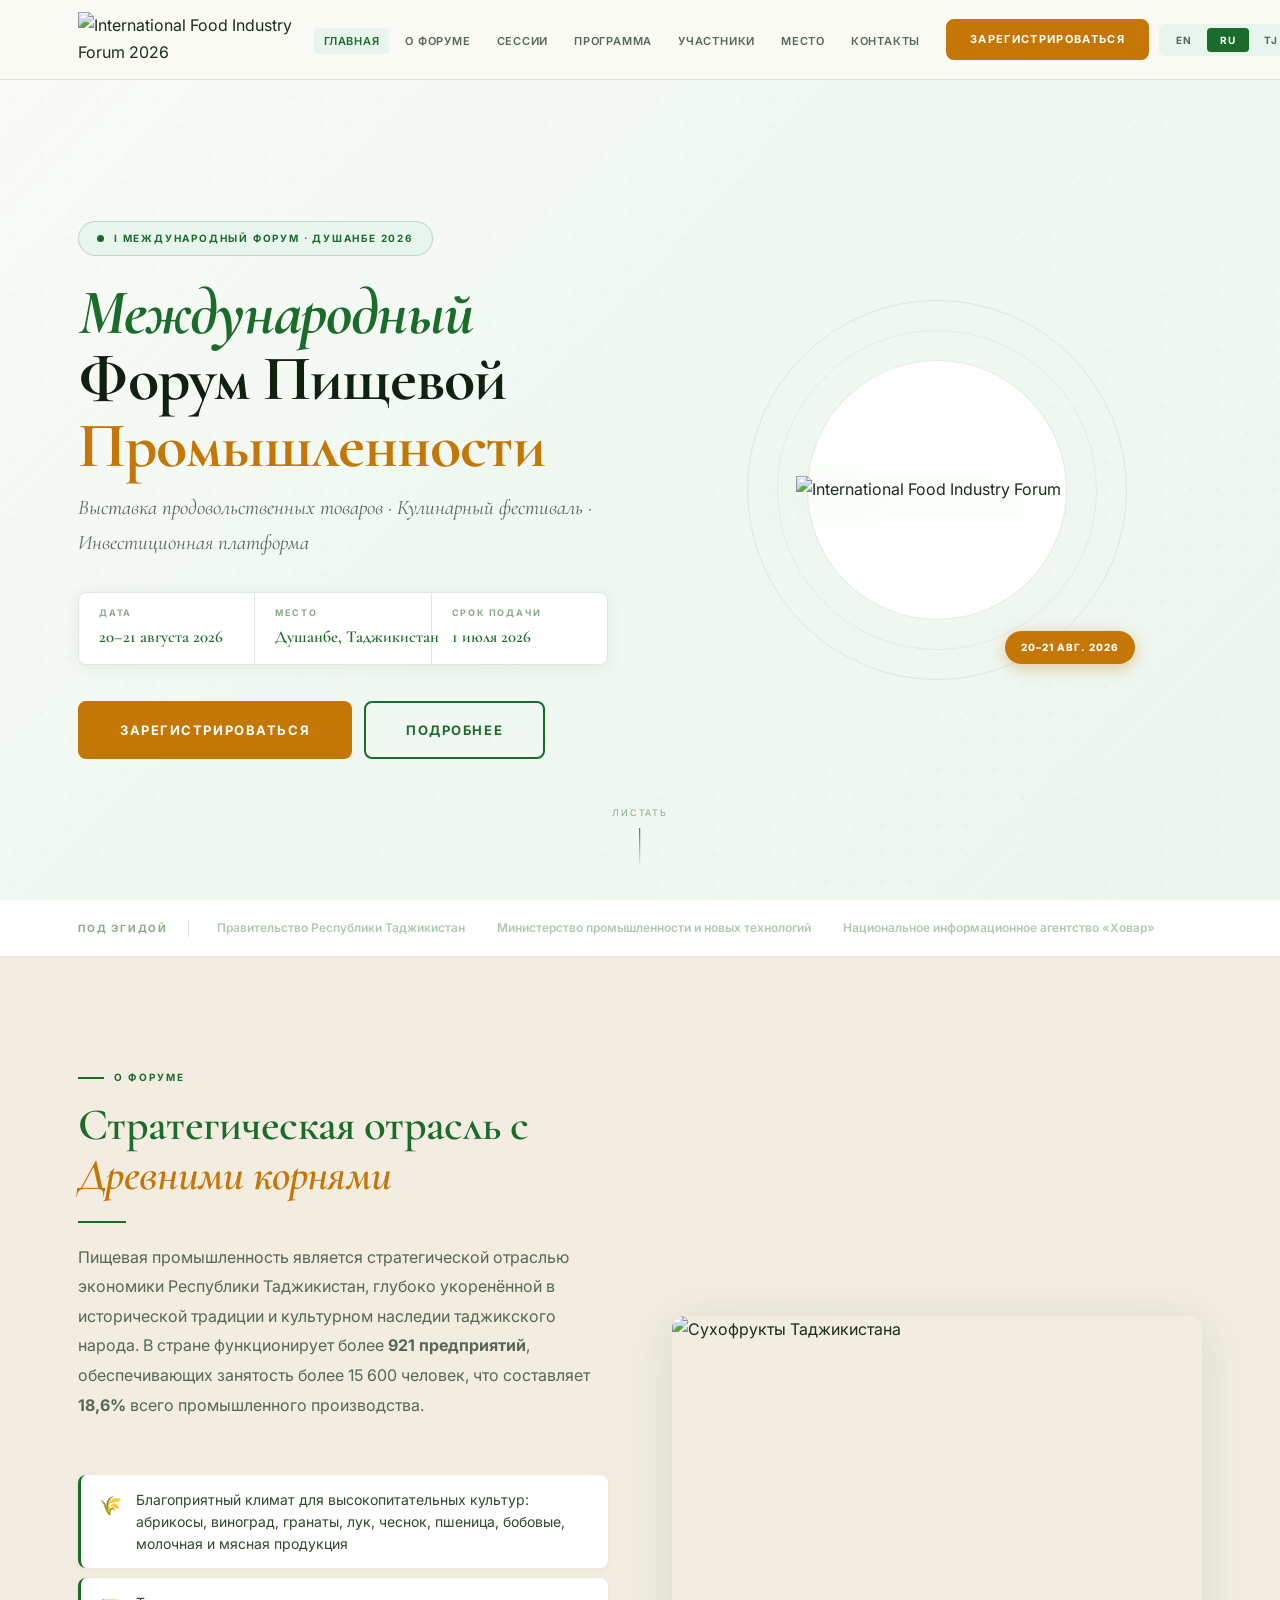
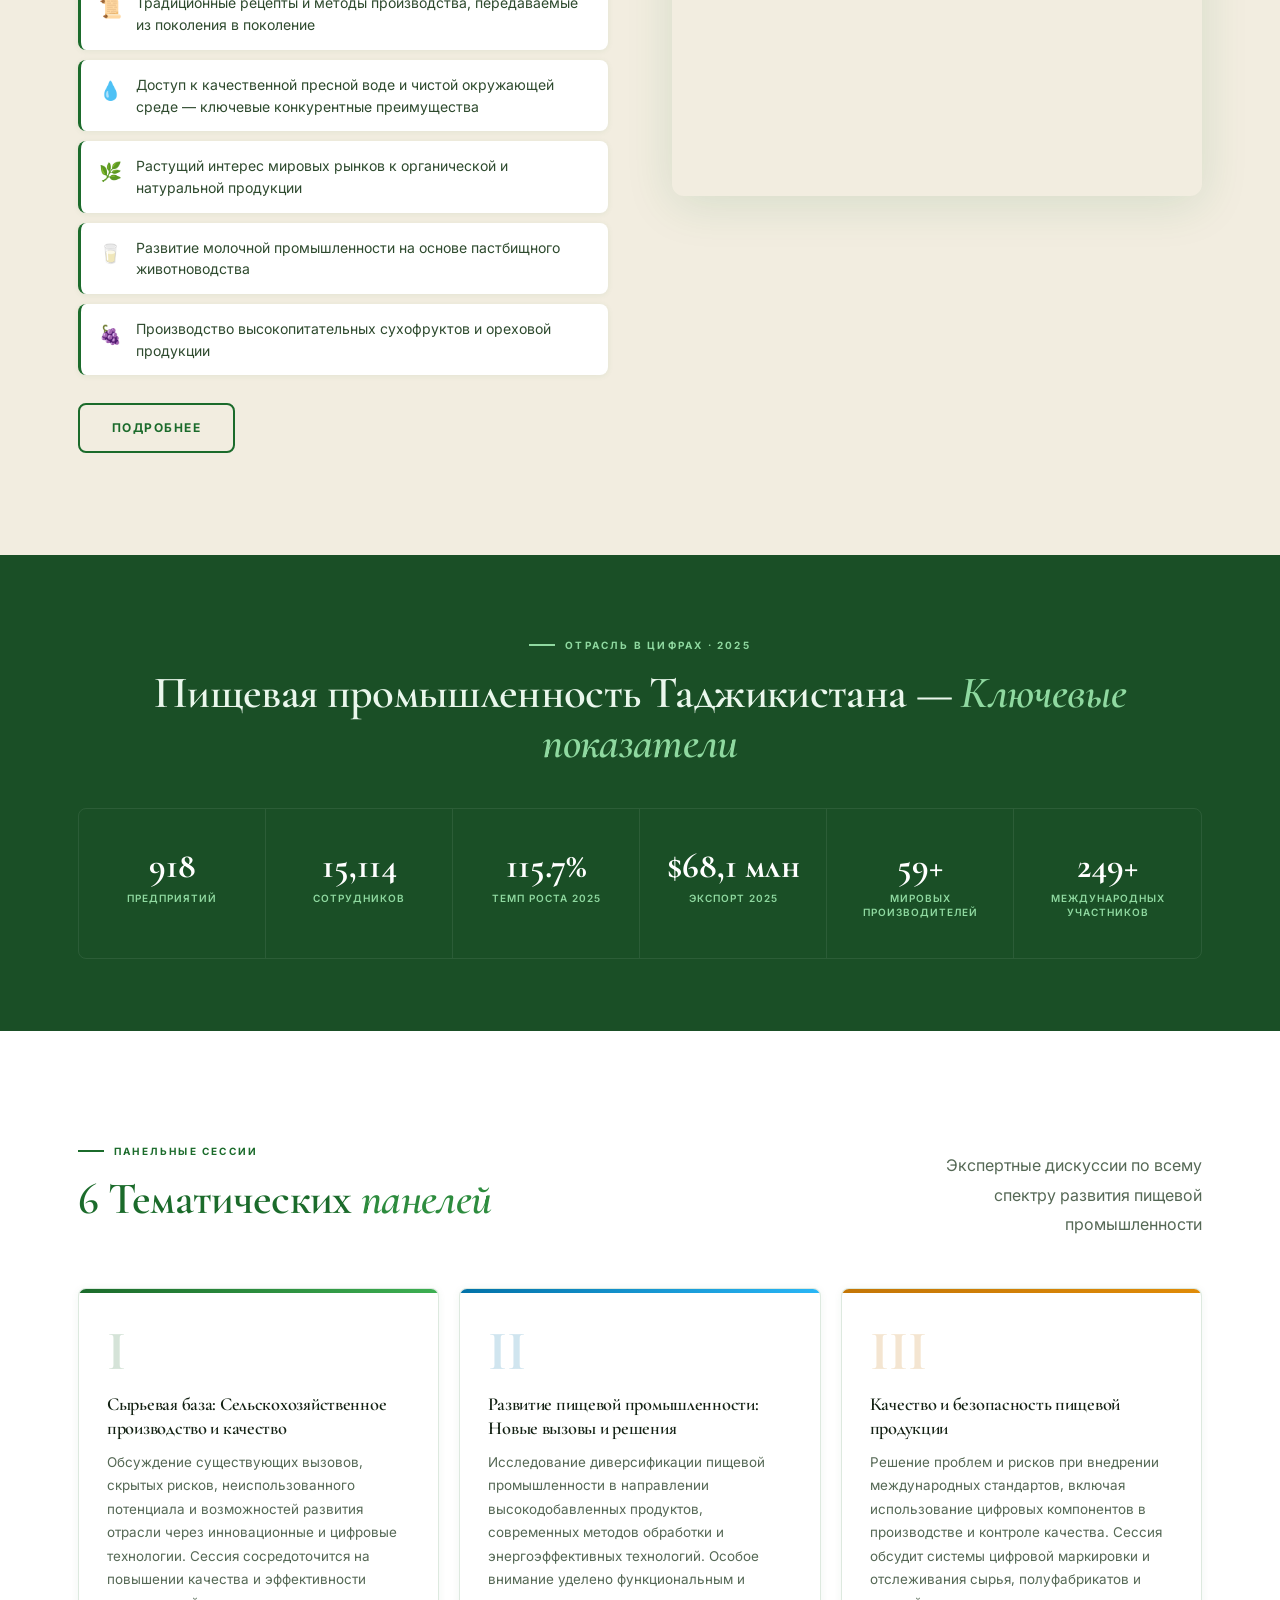
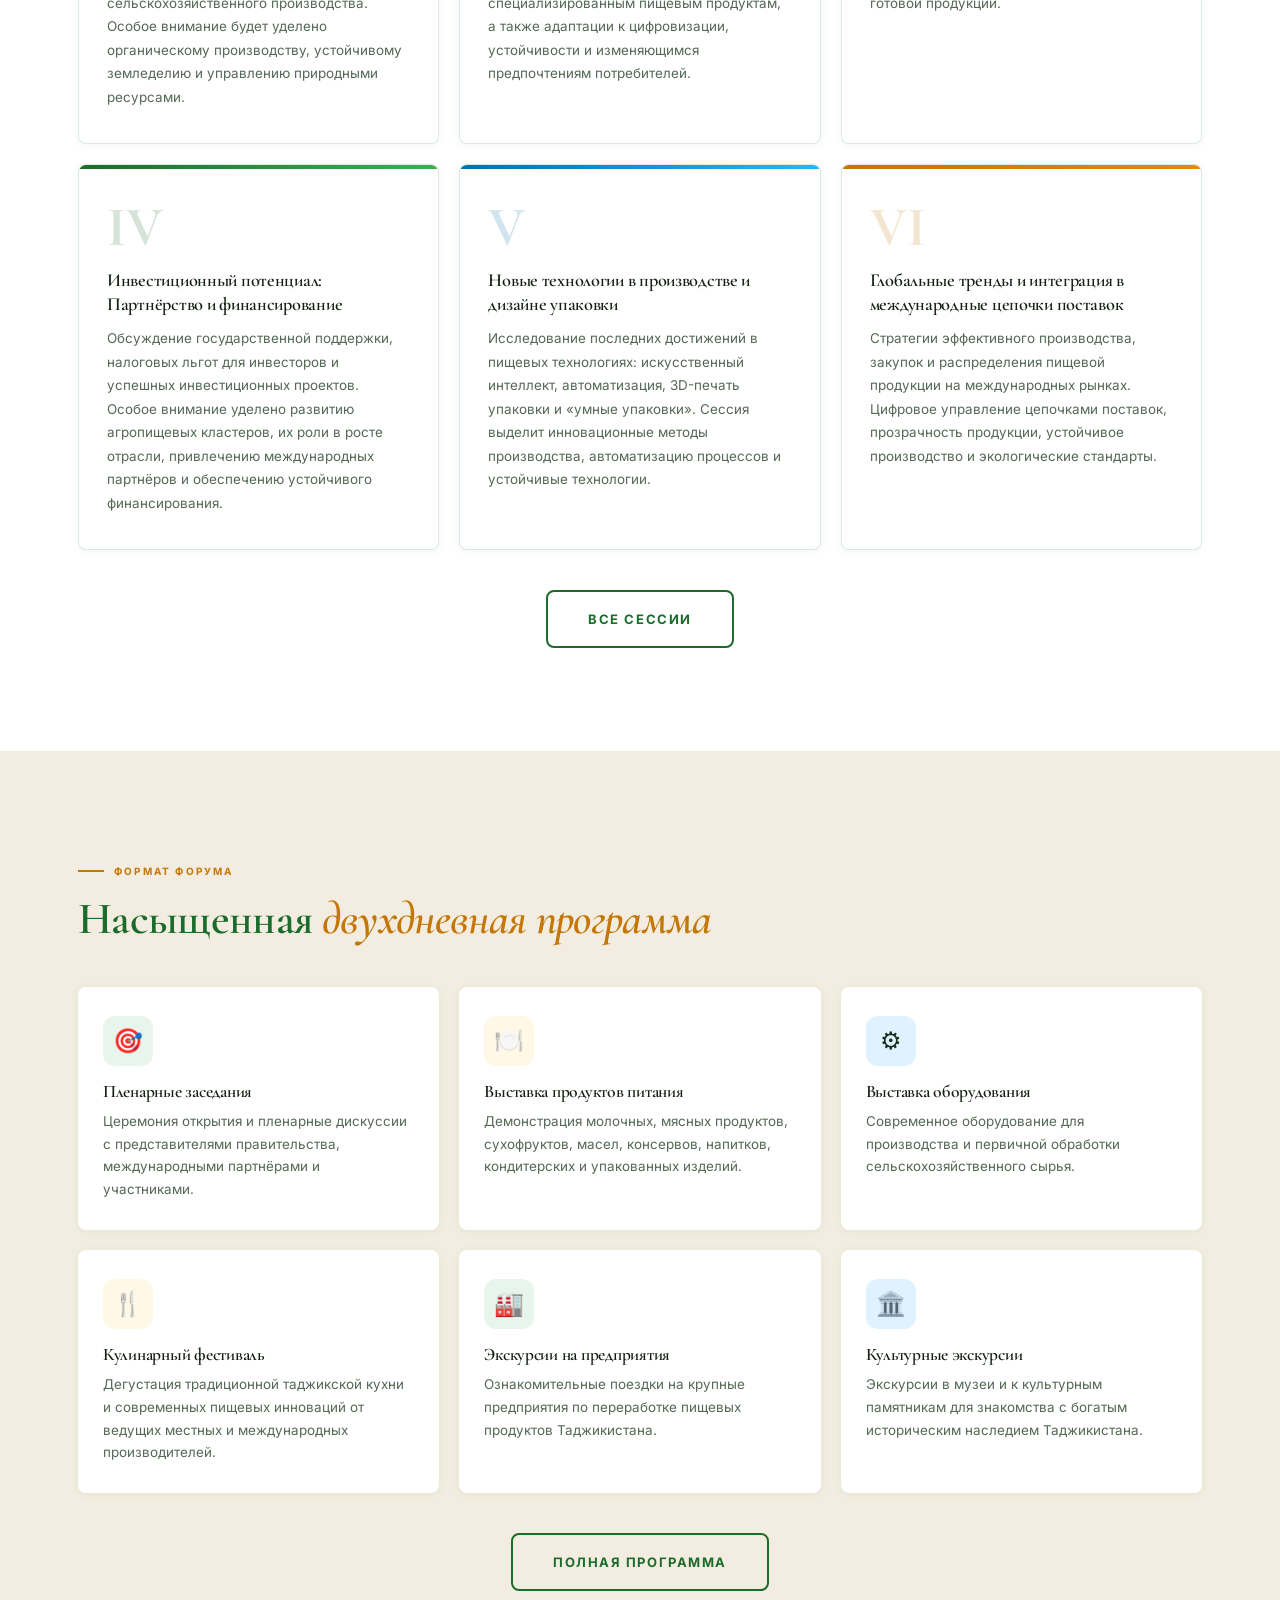
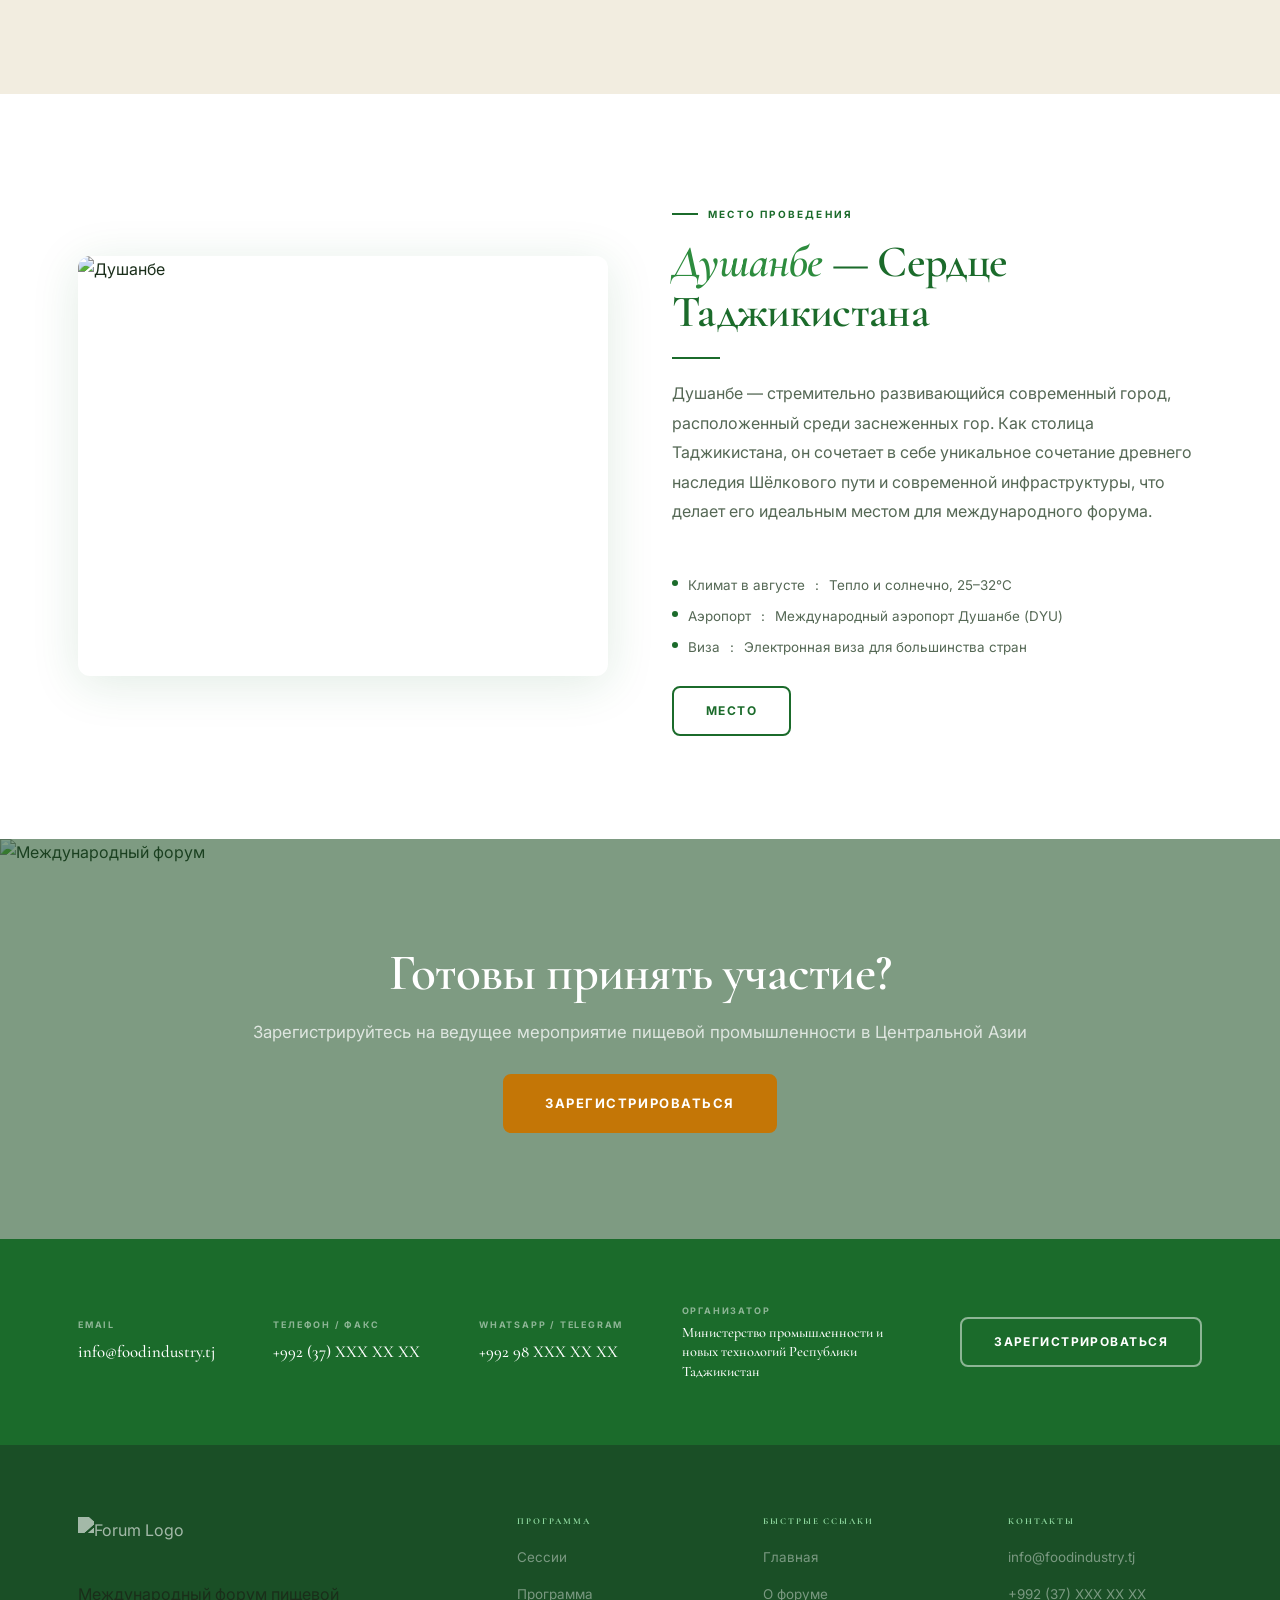
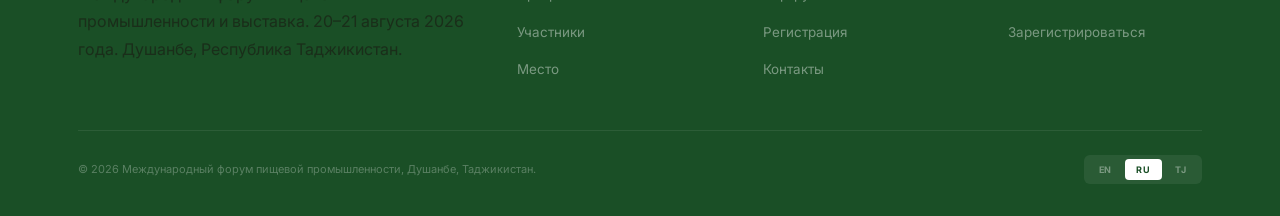
==== index.html @ 659f96ca "Add files via upload" ====
<!DOCTYPE html>
<html lang="ru" data-page="home">
<head>
<meta charset="UTF-8"/>
<meta name="viewport" content="width=device-width, initial-scale=1.0"/>
<meta http-equiv="X-Content-Type-Options" content="nosniff"/>
<meta name="description" content="Международный форум пищевой промышленности и выставка пищевой продукции. 20–21 августа 2026, Душанбе, Таджикистан."/>
<meta name="robots" content="index,follow"/>
<meta property="og:title" content="Международный форум пищевой промышленности 2026 — Душанбе"/>
<meta property="og:description" content="Международный форум пищевой промышленности и выставка пищевой продукции. 20–21 августа 2026, Душанбе, Таджикистан."/>
<meta property="og:image" content="img/hero-bg.png"/>
<title>Международный форум пищевой промышленности 2026 — Душанбе</title>
<link rel="preconnect" href="https://fonts.googleapis.com"/>
<link rel="preconnect" href="https://fonts.gstatic.com" crossorigin/>
<link href="https://fonts.googleapis.com/css2?family=Cormorant+Garamond:ital,wght@0,400;0,500;0,600;0,700;1,400;1,600&family=Inter:wght@300;400;500;600;700&display=swap" rel="stylesheet"/>
<link rel="stylesheet" href="css/style.css"/>
</head>
<body>
<nav class="nav" id="main-nav">
  <div class="container"><div class="nav-inner">
    <a href="index.html" class="logo-wrap">
      <img src="logo.svg" alt="International Food Industry Forum 2026" class="logo-img"/>
    </a>
    <ul class="nav-links"><li><a href="index.html" data-page="home" class="nav-link active" data-i18n="nav.home">—</a></li>
<li><a href="about.html" data-page="about" class="nav-link" data-i18n="nav.about">—</a></li>
<li><a href="sessions.html" data-page="sessions" class="nav-link" data-i18n="nav.sessions">—</a></li>
<li><a href="programme.html" data-page="programme" class="nav-link" data-i18n="nav.programme">—</a></li>
<li><a href="participants.html" data-page="participants" class="nav-link" data-i18n="nav.participants">—</a></li>
<li><a href="venue.html" data-page="venue" class="nav-link" data-i18n="nav.venue">—</a></li>
<li><a href="contact.html" data-page="contact" class="nav-link" data-i18n="nav.contact">—</a></li>
</ul>
    <div style="display:flex;align-items:center;gap:10px;flex-shrink:0">
      <a href="register.html" class="btn btn-amber btn-sm" data-i18n="nav.register.btn">Регистрация</a>
      <div class="lang-sw">
        <button class="lang-btn" data-lang="en">EN</button>
        <button class="lang-btn" data-lang="ru">RU</button>
        <button class="lang-btn" data-lang="tj">ТЈ</button>
      </div>
      <button class="nav-toggle" id="nav-toggle" aria-label="Меню"><span></span><span></span><span></span></button>
    </div>
  </div></div>
</nav>
<div class="nav-mobile" id="nav-mobile">
  <ul><li><a href="index.html" data-page="home" class="nav-link active" data-i18n="nav.home">—</a></li>
<li><a href="about.html" data-page="about" class="nav-link" data-i18n="nav.about">—</a></li>
<li><a href="sessions.html" data-page="sessions" class="nav-link" data-i18n="nav.sessions">—</a></li>
<li><a href="programme.html" data-page="programme" class="nav-link" data-i18n="nav.programme">—</a></li>
<li><a href="participants.html" data-page="participants" class="nav-link" data-i18n="nav.participants">—</a></li>
<li><a href="venue.html" data-page="venue" class="nav-link" data-i18n="nav.venue">—</a></li>
<li><a href="contact.html" data-page="contact" class="nav-link" data-i18n="nav.contact">—</a></li>
</ul>
  <div class="nav-mobile-lang">
    <button class="lang-btn" data-lang="en">EN</button>
    <button class="lang-btn" data-lang="ru">RU</button>
    <button class="lang-btn" data-lang="tj">ТЈ</button>
  </div>
</div>

<!-- HERO -->
<section class="hero">
  <div class="hero-bg-img" role="img" aria-label="Пейзаж Таджикистана"></div>
  <div class="hero-overlay"></div>
  <div class="hero-pattern"></div>
  <div class="container">
    <div class="hero-content">
      <div class="hero-left fade">
        <div class="hero-badge">
          <div class="hero-badge-dot"></div>
          <span data-i18n="home.badge">I Международный форум · Душанбе 2026</span>
        </div>
        <h1 class="hero-title">
          <span class="t-green" data-i18n="home.title.1">Международный</span><br>
          <span data-i18n="home.title.2">Форум Пищевой</span><br>
          <span class="t-amber" data-i18n="home.title.3">Промышленности</span>
        </h1>
        <p class="hero-sub" data-i18n="home.sub">Выставка · Кулинарный фестиваль · Инвестиции</p>
        <div class="hero-meta">
          <div class="hm-item"><div class="hm-label" data-i18n="hm.date.lbl">Дата</div><div class="hm-val" data-i18n="hm.date.val">20–21 августа 2026</div></div>
          <div class="hm-item"><div class="hm-label" data-i18n="hm.loc.lbl">Место</div><div class="hm-val" data-i18n="hm.loc.val">Душанбе, Таджикистан</div></div>
          <div class="hm-item"><div class="hm-label" data-i18n="hm.dead.lbl">Срок подачи</div><div class="hm-val" data-i18n="hm.dead.val">1 июля 2026</div></div>
          
        </div>
        <div class="hero-actions">
          <a href="register.html" class="btn btn-amber btn-lg" data-i18n="btn.register">Зарегистрироваться</a>
          <a href="about.html" class="btn btn-outline-green btn-lg" data-i18n="btn.learn">Подробнее</a>
        </div>
      </div>
      <div class="hero-right fade fd2">
        <div class="hero-logo-wrap">
          <div class="hero-logo-ring"></div>
          <div class="hero-logo-ring"></div>
          <div class="hero-logo-ring"></div>
          <img src="logo-en.jpg" alt="International Food Industry Forum" class="hero-logo-img"/>
          <div class="hero-date-badge" data-i18n="home.date.badge">20–21 авг. 2026</div>
        </div>
      </div>
    </div>
  </div>
  <div class="scroll-hint"><span data-i18n="scroll">Листать</span><div class="scroll-line"></div></div>
</section>

<!-- PARTNERS STRIP -->
<div class="partners-strip">
  <div class="container">
    <div class="partners-inner">
      <span class="partners-label" data-i18n="patronage.label">Под эгидой</span>
      <div class="partners-logos">
        <span data-i18n="patron.1">—</span>
        <span data-i18n="patron.2">—</span>
        <span data-i18n="patron.3">—</span>
      </div>
    </div>
  </div>
</div>

<!-- ABOUT TEASER -->
<section class="section bg-cream">
  <div class="container">
    <div class="grid-2" style="align-items:center">
      <div class="fade">
        <div class="tag" data-i18n="about.home.tag">—</div>
        <h2 class="sec-title" data-i18n-html="about.home.title">—</h2>
        <div class="divider"></div>
        <p class="sec-body" data-i18n-html="about.home.body">—</p>
        <br/>
        <div class="adv-list"><div class="adv-item fade"><span class="adv-icon">🌾</span><span class="adv-text" data-i18n="adv.1">—</span></div><div class="adv-item fade"><span class="adv-icon">📜</span><span class="adv-text" data-i18n="adv.2">—</span></div><div class="adv-item fade"><span class="adv-icon">💧</span><span class="adv-text" data-i18n="adv.3">—</span></div><div class="adv-item fade"><span class="adv-icon">🌿</span><span class="adv-text" data-i18n="adv.4">—</span></div><div class="adv-item fade"><span class="adv-icon">🥛</span><span class="adv-text" data-i18n="adv.5">—</span></div><div class="adv-item fade"><span class="adv-icon">🍇</span><span class="adv-text" data-i18n="adv.6">—</span></div></div>
        <br/>
        <a href="about.html" class="btn btn-outline-green" data-i18n="btn.learn">Подробнее</a>
      </div>
      <div class="fade fd2">
        <div class="img-card" style="height:480px;border-radius:12px">
          <img src="img/dried-fruits.png" alt="Сухофрукты Таджикистана" style="width:100%;height:100%;object-fit:cover"/>
        </div>
      </div>
    </div>
  </div>
</section>


<section class="stats-section">
  <div class="container">
    <div class="stats-header fade">
      <div class="tag tag-inv" data-i18n="stats.tag">—</div>
      <h2 class="sec-title sec-title-inv" data-i18n-html="stats.title">—</h2>
    </div>
    <div class="stats-grid fade">
      <div class="stat-item"><div class="stat-num" data-i18n="stat.1.num">921</div><div class="stat-lbl" data-i18n="stat.1.lbl">—</div></div>
      <div class="stat-item"><div class="stat-num" data-i18n="stat.2.num">15 162</div><div class="stat-lbl" data-i18n="stat.2.lbl">—</div></div>
      <div class="stat-item"><div class="stat-num" data-i18n="stat.3.num">116,1%</div><div class="stat-lbl" data-i18n="stat.3.lbl">—</div></div>
      <div class="stat-item"><div class="stat-num" data-i18n="stat.4.num">$68,1 млн</div><div class="stat-lbl" data-i18n="stat.4.lbl">—</div></div>
      <div class="stat-item"><div class="stat-num" data-i18n="stat.5.num">60+</div><div class="stat-lbl" data-i18n="stat.5.lbl">—</div></div>
      <div class="stat-item"><div class="stat-num" data-i18n="stat.6.num">250+</div><div class="stat-lbl" data-i18n="stat.6.lbl">—</div></div>
    </div>
  </div>
</section>

<!-- SESSIONS TEASER -->
<section class="section bg-white">
  <div class="container">
    <div style="display:flex;justify-content:space-between;align-items:flex-end;margin-bottom:48px;flex-wrap:wrap;gap:20px" class="fade">
      <div>
        <div class="tag" data-i18n="sessions.home.tag">—</div>
        <h2 class="sec-title" data-i18n-html="sessions.home.title">—</h2>
      </div>
      <p class="sec-body" style="max-width:300px;text-align:right" data-i18n="sessions.home.sub">—</p>
    </div>
    <div class="sessions-grid grid-3">
    <div class="session-card c-green fade">
      <div class="session-roman">I</div>
      <h3 class="session-title" data-i18n="sess.1.title">—</h3>
      <p class="session-desc" data-i18n="sess.1.desc">—</p>
    </div>
    <div class="session-card c-teal fade fd2">
      <div class="session-roman">II</div>
      <h3 class="session-title" data-i18n="sess.2.title">—</h3>
      <p class="session-desc" data-i18n="sess.2.desc">—</p>
    </div>
    <div class="session-card c-amber fade fd3">
      <div class="session-roman">III</div>
      <h3 class="session-title" data-i18n="sess.3.title">—</h3>
      <p class="session-desc" data-i18n="sess.3.desc">—</p>
    </div>
    <div class="session-card c-green fade">
      <div class="session-roman">IV</div>
      <h3 class="session-title" data-i18n="sess.4.title">—</h3>
      <p class="session-desc" data-i18n="sess.4.desc">—</p>
    </div>
    <div class="session-card c-teal fade fd2">
      <div class="session-roman">V</div>
      <h3 class="session-title" data-i18n="sess.5.title">—</h3>
      <p class="session-desc" data-i18n="sess.5.desc">—</p>
    </div>
    <div class="session-card c-amber fade fd3">
      <div class="session-roman">VI</div>
      <h3 class="session-title" data-i18n="sess.6.title">—</h3>
      <p class="session-desc" data-i18n="sess.6.desc">—</p>
    </div></div>
    <div style="text-align:center;margin-top:40px">
      <a href="sessions.html" class="btn btn-outline-green btn-lg" data-i18n="btn.view.sessions">Все сессии</a>
    </div>
  </div>
</section>

<!-- FORUM FORMAT TEASER -->
<section class="section bg-cream">
  <div class="container">
    <div class="fade">
      <div class="tag tag-amber" data-i18n="format.home.tag">—</div>
      <h2 class="sec-title" data-i18n-html="format.home.title">—</h2>
    </div>
    <br/>
    <div class="grid-3">
    <div class="format-card fade">
      <div class="fc-icon ic-green">🎯</div>
      <h4 class="format-title" data-i18n="fmt.1.title">—</h4>
      <p class="format-desc" data-i18n="fmt.1.desc">—</p>
    </div>
    <div class="format-card fade fd2">
      <div class="fc-icon ic-amber">🍽️</div>
      <h4 class="format-title" data-i18n="fmt.2.title">—</h4>
      <p class="format-desc" data-i18n="fmt.2.desc">—</p>
    </div>
    <div class="format-card fade fd3">
      <div class="fc-icon ic-teal">⚙️</div>
      <h4 class="format-title" data-i18n="fmt.3.title">—</h4>
      <p class="format-desc" data-i18n="fmt.3.desc">—</p>
    </div>
    <div class="format-card fade">
      <div class="fc-icon ic-amber">🍴</div>
      <h4 class="format-title" data-i18n="fmt.4.title">—</h4>
      <p class="format-desc" data-i18n="fmt.4.desc">—</p>
    </div>
    <div class="format-card fade fd2">
      <div class="fc-icon ic-green">🏭</div>
      <h4 class="format-title" data-i18n="fmt.5.title">—</h4>
      <p class="format-desc" data-i18n="fmt.5.desc">—</p>
    </div>
    <div class="format-card fade fd3">
      <div class="fc-icon ic-teal">🏛️</div>
      <h4 class="format-title" data-i18n="fmt.6.title">—</h4>
      <p class="format-desc" data-i18n="fmt.6.desc">—</p>
    </div></div>
    <div style="text-align:center;margin-top:40px">
      <a href="programme.html" class="btn btn-outline-green btn-lg" data-i18n="btn.view.prog">Полная программа</a>
    </div>
  </div>
</section>

<!-- DUSHANBE PREVIEW -->
<section class="section bg-white">
  <div class="container">
    <div class="grid-2" style="align-items:center;gap:clamp(32px,5vw,72px)">
      <div class="fade">
        <div class="img-card" style="height:420px;border-radius:12px">
          <img src="img/dushanbe.png" alt="Душанбе" style="width:100%;height:100%;object-fit:cover"/>
        </div>
      </div>
      <div class="fade fd2">
        <div class="tag" data-i18n="venue.page.tag">—</div>
        <h2 class="sec-title" data-i18n-html="venue.page.title">—</h2>
        <div class="divider"></div>
        <p class="sec-body" data-i18n="dsh.body">—</p>
        <br/>
        <div class="venue-features">
          <div class="vf-item"><div class="vf-dot"></div><span data-i18n="dsh.1.title">—</span>: <span data-i18n="dsh.1.text">—</span></div>
          <div class="vf-item"><div class="vf-dot"></div><span data-i18n="dsh.2.title">—</span>: <span data-i18n="dsh.2.text">—</span></div>
          <div class="vf-item"><div class="vf-dot"></div><span data-i18n="dsh.4.title">—</span>: <span data-i18n="dsh.4.text">—</span></div>
        </div>
        <br/>
        <a href="venue.html" class="btn btn-outline-green" data-i18n="nav.venue">Место проведения</a>
      </div>
    </div>
  </div>
</section>

<!-- FORUM HALL IMAGE -->
<section style="padding:0;overflow:hidden;height:400px;position:relative">
  <img src="img/forum-hall.png" alt="Международный форум" style="width:100%;height:100%;object-fit:cover"/>
  <div style="position:absolute;inset:0;background:rgba(26,79,38,.55);display:flex;align-items:center;justify-content:center">
    <div style="text-align:center;padding:20px">
      <h2 style="font-family:'Cormorant Garamond',serif;font-size:clamp(2rem,4vw,3.5rem);color:#fff;margin-bottom:16px" data-i18n="cta.home.title">—</h2>
      <p style="color:rgba(255,255,255,.75);margin-bottom:28px;font-size:1.05rem" data-i18n="cta.home.sub">—</p>
      <a href="register.html" class="btn btn-amber btn-lg" data-i18n="btn.register">—</a>
    </div>
  </div>
</section>


<div class="contact-strip">
  <div class="container"><div class="contact-strip-inner">
    <div class="cs-item"><div class="cs-label">Email</div><div class="cs-val"><a href="mailto:info@foodindustry.tj">info@foodindustry.tj</a></div></div>
    <div class="cs-item"><div class="cs-label" data-i18n="ci.phone.lbl">Телефон</div><div class="cs-val"><a href="tel:+992">+992 (37) XXX XX XX</a></div></div>
    <div class="cs-item"><div class="cs-label">WhatsApp / Telegram</div><div class="cs-val">+992 98 XXX XX XX</div></div>
    <div class="cs-item"><div class="cs-label" data-i18n="ci.org.lbl">Организатор</div><div class="cs-val" style="font-size:.9rem;max-width:220px;line-height:1.35" data-i18n="ci.org.val">Минпромтех РТ</div></div>
    <a href="register.html" class="btn btn-outline-inv" data-i18n="btn.register">Регистрация</a>
  </div></div>
</div>
<footer class="footer">
  <div class="container">
    <div class="footer-grid">
      <div>
        <img src="logo.svg" alt="Forum Logo" class="footer-logo-img"/>
        <p data-i18n="footer.tagline">Международный форум пищевой промышленности и выставка. 20–21 августа 2026 года. Душанбе, Республика Таджикистан.</p>
      </div>
      <div class="footer-col">
        <h5 data-i18n="footer.prog">Программа</h5>
        <ul>
          <li><a href="sessions.html" data-i18n="nav.sessions">Сессии</a></li>
          <li><a href="programme.html" data-i18n="nav.programme">Программа</a></li>
          <li><a href="participants.html" data-i18n="nav.participants">Участники</a></li>
          <li><a href="venue.html" data-i18n="nav.venue">Место</a></li>
        </ul>
      </div>
      <div class="footer-col">
        <h5 data-i18n="footer.links">Навигация</h5>
        <ul>
          <li><a href="index.html" data-i18n="nav.home">Главная</a></li>
          <li><a href="about.html" data-i18n="nav.about">О форуме</a></li>
          <li><a href="register.html" data-i18n="nav.register">Регистрация</a></li>
          <li><a href="contact.html" data-i18n="nav.contact">Контакты</a></li>
        </ul>
      </div>
      <div class="footer-col">
        <h5 data-i18n="footer.contact">Контакты</h5>
        <ul>
          <li><a href="mailto:info@foodindustry.tj">info@foodindustry.tj</a></li>
          <li><a href="tel:+992">+992 (37) XXX XX XX</a></li>
          <li><a href="register.html" data-i18n="nav.register.btn">Регистрация</a></li>
        </ul>
      </div>
    </div>
    <div class="footer-bottom">
      <p data-i18n="footer.copy">© 2026 Международный форум пищевой промышленности, Душанбе, Таджикистан.</p>
      <div class="footer-lang lang-sw">
        <button class="lang-btn" data-lang="en">EN</button>
        <button class="lang-btn" data-lang="ru">RU</button>
        <button class="lang-btn" data-lang="tj">ТЈ</button>
      </div>
    </div>
  </div>
</footer>
<button class="back-top" id="back-top" aria-label="Наверх">
  <svg viewBox="0 0 24 24" fill="none" stroke="currentColor" stroke-width="2.5"><polyline points="18 15 12 9 6 15"/></svg>
</button>
<script src="js/translations.js"></script>
<script src="js/main.js"></script>
<script data-pplx-inline-edit>
(function(){
  if(window===window.top)return;
  function inlineAll(orig,clone){
    if(orig.nodeType!==1)return;
    try{
      var cs=getComputedStyle(orig);
      var t='';
      for(var i=0;i<cs.length;i++){t+=cs[i]+':'+cs.getPropertyValue(cs[i])+';';}
      clone.style.cssText=t;
    }catch(e){}
    var oc=orig.children,cc=clone.children;
    for(var j=0;j<oc.length&&j<cc.length;j++){inlineAll(oc[j],cc[j]);}
  }
  function stripExternal(clone){
    var imgs=clone.querySelectorAll('img');
    for(var i=0;i<imgs.length;i++){
      var s=imgs[i].getAttribute('src');
      if(s&&!s.startsWith('data:'))imgs[i].removeAttribute('src');
    }
    var all=clone.querySelectorAll('*');
    for(var i=0;i<all.length;i++){
      var st=all[i].style.cssText;
      if(st&&st.indexOf('url(')>=0){
        all[i].style.cssText=st.replace(/url\(["']?(?!data:)[^)"']*["']?\)/gi,'none');
      }
    }
  }
  window.addEventListener('message',function(e){
    if(!e.data||e.data.type!=='INLINE_EDIT_CAPTURE_REQUEST')return;
    var scrollX=window.scrollX||window.pageXOffset||0;
    var scrollY=window.scrollY||window.pageYOffset||0;
    var w=window.innerWidth,h=window.innerHeight;
    try{
      var clone=document.documentElement.cloneNode(true);
      var rm=clone.querySelectorAll('script,link[rel="stylesheet"],style');
      for(var i=0;i<rm.length;i++){rm[i].remove();}
      inlineAll(document.documentElement,clone);
      stripExternal(clone);
      var html=new XMLSerializer().serializeToString(clone);
      var svg='<svg xmlns="http://www.w3.org/2000/svg" width="'+w+'" height="'+h+'">'
        +'<foreignObject width="100%" height="100%">'
        +'<div xmlns="http://www.w3.org/1999/xhtml" style="width:'+w+'px;height:'+h+'px;overflow:hidden">'
        +'<div style="transform:translate(-'+scrollX+'px,-'+scrollY+'px);transform-origin:top left">'
        +html+'</div></div></foreignObject></svg>';
      var svgUrl='data:image/svg+xml;charset=utf-8,'+encodeURIComponent(svg);
      var img=new Image();
      img.onload=function(){
        var c=document.createElement('canvas');c.width=w;c.height=h;
        c.getContext('2d').drawImage(img,0,0);
        window.parent.postMessage({type:'INLINE_EDIT_SCREENSHOT_RESULT',dataUrl:c.toDataURL('image/png'),scrollX:scrollX,scrollY:scrollY},'*');
      };
      img.onerror=function(){
        window.parent.postMessage({type:'INLINE_EDIT_SCREENSHOT_RESULT',dataUrl:null,scrollX:scrollX,scrollY:scrollY},'*');
      };
      img.src=svgUrl;
    }catch(err){
      window.parent.postMessage({type:'INLINE_EDIT_SCREENSHOT_RESULT',dataUrl:null,scrollX:scrollX,scrollY:scrollY},'*');
    }
  });
})();
</script></body></html>
---- css/style.css ----
/* ============================================================
   INTERNATIONAL FOOD INDUSTRY FORUM 2026
   Shared Stylesheet — foodindustry.tj
   ============================================================ */

/* ── RESET ─────────────────────────────────────────────────── */
*,*::before,*::after{box-sizing:border-box;margin:0;padding:0}
html{scroll-behavior:smooth;font-size:16px}
body{background:#FAFAF5;color:#1A2E1A;font-family:'Inter',system-ui,sans-serif;
  line-height:1.7;overflow-x:hidden;-webkit-font-smoothing:antialiased}
img{max-width:100%;display:block}
a{color:inherit;text-decoration:none}
ul,ol{list-style:none}
button{cursor:pointer;font-family:inherit;border:none;background:none}
input,select,textarea{font-family:inherit}

/* ── DESIGN TOKENS ─────────────────────────────────────────── */
:root{
  --cream:#FAFAF5; --cream-2:#F2EDE0; --cream-3:#EDE8D6;
  --white:#fff;    --forest:#1A4F26;
  --green:#1B6B2B; --green-2:#2D8C3E; --green-3:#3DAF52; --green-lt:#E8F5EC;
  --teal:#0272A8;  --teal-lt:#E0F2FF;
  --amber:#C47606; --amber-2:#E08B08; --amber-lt:#FFF8E6;
  --txt:#122012;   --txt-2:#2E4A2E;   --txt-md:#556855;  --txt-dim:#8AAA8A;
  --bdr:rgba(27,107,43,.15); --bdr-a:rgba(196,118,6,.22);
  --shd:0 2px 16px rgba(27,107,43,.08);
  --shd-2:0 8px 48px rgba(27,107,43,.13);
  --nav-h:80px; --r:8px;
  --serif:'Cormorant Garamond',Georgia,serif;
  --sans:'Inter',system-ui,sans-serif;
}

/* ── TYPOGRAPHY ─────────────────────────────────────────────── */
h1,h2,h3,h4,h5{font-family:var(--serif);font-weight:600;line-height:1.12;letter-spacing:-.015em}

/* ── LAYOUT ─────────────────────────────────────────────────── */
.container{max-width:1220px;margin:0 auto;padding:0 clamp(18px,4vw,48px)}
.grid-2{display:grid;grid-template-columns:1fr 1fr;gap:clamp(32px,5vw,80px)}
.grid-3{display:grid;grid-template-columns:repeat(3,1fr);gap:20px}
.grid-4{display:grid;grid-template-columns:repeat(4,1fr);gap:20px}

/* ── UTILITY ─────────────────────────────────────────────────── */
.section{padding:clamp(60px,8vw,120px) 0}
.section-sm{padding:clamp(40px,5vw,72px) 0}
.bg-cream{background:var(--cream-2)}
.bg-white{background:var(--white)}
.bg-forest{background:var(--forest)}
.bg-green{background:var(--green)}
.text-center{text-align:center}
.text-right{text-align:right}

.tag{display:inline-flex;align-items:center;gap:10px;
  font-size:10px;font-weight:700;letter-spacing:.22em;text-transform:uppercase;
  color:var(--green);margin-bottom:14px}
.tag::before{content:'';display:block;width:26px;height:2px;background:var(--green)}
.tag-amber{color:var(--amber)}.tag-amber::before{background:var(--amber)}
.tag-inv{color:#8FD9A0}.tag-inv::before{background:#8FD9A0}
.tag-teal{color:var(--teal)}.tag-teal::before{background:var(--teal)}

.sec-title{font-size:clamp(1.9rem,3.5vw,3.2rem);color:var(--green);margin-bottom:16px}
.sec-title-inv{color:#EAF7EC}
.sec-title-dark{color:var(--txt)}
.sec-body{font-size:1rem;color:var(--txt-md);line-height:1.85;max-width:600px}
.sec-body-inv{color:#B8D9BC}
.em-green{color:var(--green-2);font-style:italic}
.em-amber{color:var(--amber);font-style:italic}
.em-teal{color:var(--teal);font-style:italic}
.divider{width:48px;height:2px;background:var(--green);margin:20px 0}
.divider-amber{background:var(--amber)}
.divider-inv{background:rgba(255,255,255,.2)}

/* ── BUTTONS ─────────────────────────────────────────────────── */
.btn{display:inline-flex;align-items:center;gap:8px;padding:13px 32px;
  font-size:12px;font-weight:700;letter-spacing:.12em;text-transform:uppercase;
  transition:all .25s ease;border:2px solid transparent;border-radius:var(--r)}
.btn-amber{background:var(--amber);color:#fff;border-color:var(--amber)}
.btn-amber:hover{background:var(--amber-2);border-color:var(--amber-2);
  transform:translateY(-2px);box-shadow:0 8px 24px rgba(196,118,6,.3)}
.btn-green{background:var(--green);color:#fff;border-color:var(--green)}
.btn-green:hover{background:var(--green-2);border-color:var(--green-2);transform:translateY(-2px)}
.btn-outline-green{background:transparent;color:var(--green);border-color:var(--green)}
.btn-outline-green:hover{background:var(--green);color:#fff;transform:translateY(-2px)}
.btn-outline-inv{background:transparent;color:#fff;border-color:rgba(255,255,255,.5)}
.btn-outline-inv:hover{background:rgba(255,255,255,.12);border-color:#fff;transform:translateY(-2px)}
.btn-sm{padding:9px 22px;font-size:11px}
.btn-lg{padding:16px 40px;font-size:13px}
.btn-full{width:100%;justify-content:center}

/* ── NAVIGATION ─────────────────────────────────────────────── */
.nav{position:fixed;top:0;left:0;right:0;z-index:500;height:var(--nav-h);
  background:rgba(250,250,245,.96);border-bottom:1px solid var(--bdr);
  backdrop-filter:blur(14px);display:flex;align-items:center;
  transition:box-shadow .3s}
.nav.scrolled{box-shadow:var(--shd-2)}
.nav-inner{display:flex;align-items:center;justify-content:space-between;width:100%;gap:16px}
.logo-wrap{display:flex;align-items:center;flex-shrink:0}
.logo-img{height:56px;width:auto;object-fit:contain;max-width:220px}
.nav-links{display:flex;align-items:center;gap:6px}
.nav-links a{font-size:11px;font-weight:600;letter-spacing:.07em;text-transform:uppercase;
  color:var(--txt-md);padding:6px 10px;border-radius:4px;transition:all .2s;white-space:nowrap}
.nav-links a:hover{color:var(--green);background:var(--green-lt)}
.nav-links a.active{color:var(--green);background:var(--green-lt)}
.lang-sw{display:flex;gap:2px;background:var(--green-lt);padding:4px;border-radius:6px;flex-shrink:0}
.lang-btn{padding:6px 13px;font-size:10px;font-weight:700;letter-spacing:.1em;
  text-transform:uppercase;color:var(--txt-md);transition:all .2s;border-radius:4px}
.lang-btn.active{background:var(--green);color:#fff}
.lang-btn:hover:not(.active){color:var(--green)}

/* Mobile nav */
.nav-toggle{display:none;flex-direction:column;justify-content:center;gap:5px;
  padding:8px;width:40px;height:40px}
.nav-toggle span{display:block;width:22px;height:2px;background:var(--txt);
  transition:all .25s;border-radius:2px}
.nav-toggle.open span:nth-child(1){transform:translateY(7px) rotate(45deg)}
.nav-toggle.open span:nth-child(2){opacity:0}
.nav-toggle.open span:nth-child(3){transform:translateY(-7px) rotate(-45deg)}
.nav-mobile{display:none;position:fixed;top:var(--nav-h);left:0;right:0;
  background:rgba(250,250,245,.98);backdrop-filter:blur(14px);z-index:499;
  border-bottom:1px solid var(--bdr);padding:20px 0}
.nav-mobile.open{display:block}
.nav-mobile ul{display:flex;flex-direction:column}
.nav-mobile ul a{display:block;padding:12px clamp(18px,4vw,48px);font-size:13px;
  font-weight:600;color:var(--txt-md);border-bottom:1px solid rgba(0,0,0,.04);transition:color .2s}
.nav-mobile ul a:hover,.nav-mobile ul a.active{color:var(--green)}
.nav-mobile-lang{display:flex;gap:8px;padding:16px clamp(18px,4vw,48px)}
.nav-mobile-lang .lang-btn{padding:8px 16px;font-size:11px;border:1px solid var(--bdr);
  border-radius:6px;color:var(--txt-md)}
.nav-mobile-lang .lang-btn.active{background:var(--green);color:#fff;border-color:var(--green)}

/* ── HOME HERO ───────────────────────────────────────────────── */
.hero{min-height:100vh;display:flex;align-items:center;padding-top:var(--nav-h);
  position:relative;overflow:hidden}
.hero-bg-img{position:absolute;inset:0;background-size:cover;background-position:center;
  background-image:url('../img/hero-bg.png')}
.hero-overlay{position:absolute;inset:0;
  background:linear-gradient(135deg,rgba(250,250,245,.97) 0%,rgba(240,248,242,.92) 45%,rgba(232,245,236,.75) 100%)}
.hero-pattern{position:absolute;inset:0;
  background-image:radial-gradient(circle,rgba(27,107,43,.05) 1px,transparent 0);
  background-size:28px 28px;pointer-events:none}
.hero-content{position:relative;z-index:2;display:grid;grid-template-columns:1fr 1fr;
  gap:clamp(32px,5vw,72px);align-items:center;padding:clamp(60px,8vh,100px) 0}
.hero-left{}
.hero-badge{display:inline-flex;align-items:center;gap:10px;padding:8px 18px;
  background:var(--green-lt);border:1px solid rgba(27,107,43,.2);
  border-radius:20px;margin-bottom:24px}
.hero-badge-dot{width:7px;height:7px;border-radius:50%;background:var(--green);
  animation:bdot 2s ease-in-out infinite}
@keyframes bdot{0%,100%{opacity:1}50%{opacity:.25}}
.hero-badge span{font-size:10px;font-weight:700;letter-spacing:.18em;
  text-transform:uppercase;color:var(--green)}
.hero-title{font-size:clamp(2.6rem,5vw,5rem);font-weight:700;color:var(--txt);
  line-height:1.04;margin-bottom:10px}
.hero-title .t-green{color:var(--green);font-style:italic}
.hero-title .t-amber{color:var(--amber)}
.hero-sub{font-family:var(--serif);font-size:clamp(1rem,1.8vw,1.3rem);
  font-style:italic;color:var(--txt-md);margin-bottom:32px}
.hero-meta{display:flex;flex-wrap:wrap;gap:0;border:1px solid var(--bdr);
  border-radius:var(--r);background:var(--white);overflow:visible;margin-bottom:36px;
  box-shadow:var(--shd)}
.hm-item{padding:12px 20px;flex:1;min-width:130px;border-right:1px solid var(--bdr)}
.hm-item:last-child{border-right:none}
.hm-label{font-size:9px;font-weight:700;letter-spacing:.2em;text-transform:uppercase;
  color:var(--txt-dim);margin-bottom:3px}
.hm-val{font-family:var(--serif);font-size:1.05rem;font-weight:600;color:var(--green);white-space:nowrap}
.hero-actions{display:flex;gap:12px;flex-wrap:wrap}
.hero-right{display:flex;justify-content:center;align-items:center;position:relative}
.hero-logo-wrap{position:relative;width:clamp(260px,30vw,380px);
  height:clamp(260px,30vw,380px);display:flex;align-items:center;justify-content:center}
.hero-logo-ring{position:absolute;border-radius:50%;border:1px solid rgba(27,107,43,.1)}
.hero-logo-ring:nth-child(1){inset:0}
.hero-logo-ring:nth-child(2){inset:30px;border-color:rgba(27,107,43,.07)}
.hero-logo-ring:nth-child(3){inset:60px;background:rgba(255,255,255,.85);border-radius:50%;
  border-color:rgba(27,107,43,.12)}
.hero-logo-img{width:clamp(200px,22vw,300px);height:auto;object-fit:contain;
  position:relative;z-index:2;filter:drop-shadow(0 8px 32px rgba(27,107,43,.15))}
.hero-date-badge{position:absolute;bottom:16px;right:-8px;z-index:3;
  background:var(--amber);color:#fff;padding:8px 16px;border-radius:20px;
  font-size:10px;font-weight:800;letter-spacing:.1em;text-transform:uppercase;
  box-shadow:0 4px 16px rgba(196,118,6,.35);white-space:nowrap}
.scroll-hint{position:absolute;bottom:32px;left:50%;transform:translateX(-50%);
  display:flex;flex-direction:column;align-items:center;gap:8px;z-index:2}
.scroll-hint span{font-size:9px;letter-spacing:.2em;text-transform:uppercase;color:var(--txt-dim)}
.scroll-line{width:1px;height:40px;background:linear-gradient(var(--green),transparent);
  animation:sl 1.8s ease-in-out infinite}
@keyframes sl{0%{transform:scaleY(0);transform-origin:top}
  49%{transform:scaleY(1);transform-origin:top}
  50%{transform:scaleY(1);transform-origin:bottom}
  100%{transform:scaleY(0);transform-origin:bottom}}

/* Partners strip */
.partners-strip{background:var(--white);border-bottom:1px solid var(--bdr);padding:18px 0}
.partners-inner{display:flex;align-items:center;gap:28px;flex-wrap:wrap}
.partners-label{font-size:10px;font-weight:700;letter-spacing:.18em;text-transform:uppercase;
  color:var(--txt-dim);flex-shrink:0;padding-right:20px;border-right:1px solid var(--bdr);
  white-space:nowrap}
.partners-logos{display:flex;gap:32px;align-items:center;flex-wrap:wrap}
.partners-logos span{font-size:12px;font-weight:600;color:var(--txt-dim);opacity:.65;white-space:nowrap}

/* ── PAGE HERO (inner pages) ─────────────────────────────────── */
.page-hero{padding:calc(var(--nav-h) + 52px) 0 52px;position:relative;overflow:hidden;
  background:linear-gradient(135deg,var(--cream-2) 0%,var(--cream) 60%,var(--green-lt) 100%)}
.page-hero::after{content:'';position:absolute;inset:0;
  background-image:radial-gradient(circle,rgba(27,107,43,.045) 1px,transparent 0);
  background-size:24px 24px;pointer-events:none}
.page-hero-inner{position:relative;z-index:1}
.breadcrumb{display:flex;align-items:center;gap:8px;font-size:12px;
  color:var(--txt-dim);margin-bottom:16px;flex-wrap:wrap}
.breadcrumb a{color:var(--green);transition:opacity .2s}
.breadcrumb a:hover{opacity:.75}
.breadcrumb span{opacity:.5}
.page-hero-title{font-size:clamp(2.2rem,4vw,3.8rem);color:var(--green);margin-bottom:12px}
.page-hero-sub{font-family:var(--serif);font-size:clamp(1rem,1.8vw,1.25rem);
  font-style:italic;color:var(--txt-md);max-width:600px}
.page-hero-img{position:absolute;right:0;top:0;bottom:0;width:40%;object-fit:cover;opacity:.15;
  mask-image:linear-gradient(to left,black 30%,transparent 90%)}

/* ── ABOUT SECTION ───────────────────────────────────────────── */
.about-left{}
.adv-list{display:flex;flex-direction:column;gap:10px;margin-top:28px}
.adv-item{display:flex;gap:14px;align-items:flex-start;padding:14px 18px;
  background:var(--white);border-radius:var(--r);border-left:3px solid var(--green);
  box-shadow:0 1px 6px rgba(27,107,43,.07);transition:transform .25s,box-shadow .25s}
.adv-item:hover{transform:translateX(4px);box-shadow:0 4px 20px rgba(27,107,43,.12)}
.adv-icon{font-size:1.15rem;flex-shrink:0;margin-top:1px}
.adv-text{font-size:.875rem;color:var(--txt-2);line-height:1.55}
.quote-card{background:var(--white);border-radius:var(--r);padding:30px 34px;
  border-left:4px solid var(--amber);box-shadow:var(--shd);position:relative;
  overflow:hidden;margin-bottom:24px}
.quote-card::before{content:'\201C';font-family:var(--serif);font-size:6.5rem;
  line-height:1;color:var(--amber);opacity:.14;
  position:absolute;top:-12px;left:14px;pointer-events:none}
.quote-card blockquote{font-family:var(--serif);font-size:1.15rem;font-style:italic;
  color:var(--txt-2);line-height:1.65;position:relative;z-index:1}
.quote-card cite{display:block;margin-top:14px;font-size:10px;font-style:normal;
  font-weight:700;letter-spacing:.14em;text-transform:uppercase;color:var(--amber)}
.obj-list{display:flex;flex-direction:column;gap:10px}
.obj-item{display:flex;gap:12px;font-size:.875rem;color:var(--txt-md);align-items:flex-start}
.obj-arrow{color:var(--green);font-weight:700;flex-shrink:0;margin-top:1px}
.org-pill{display:inline-flex;align-items:center;gap:8px;padding:10px 18px;
  border:1px solid var(--bdr);border-radius:20px;font-size:10px;font-weight:700;
  letter-spacing:.12em;text-transform:uppercase;color:var(--txt-md);
  background:var(--white);margin-top:18px}
.org-pill::before{content:'';width:7px;height:7px;border-radius:50%;background:var(--green);flex-shrink:0}

/* Image card */
.img-card{border-radius:var(--r);overflow:hidden;box-shadow:var(--shd-2)}
.img-card img{width:100%;height:100%;object-fit:cover;display:block;
  transition:transform .5s ease}
.img-card:hover img{transform:scale(1.03)}

/* ── STATS ───────────────────────────────────────────────────── */
.stats-section{padding:72px 0;background:var(--forest)}
.stats-header{text-align:center;margin-bottom:40px}
.stats-grid{display:grid;grid-template-columns:repeat(6,1fr);
  border:1px solid rgba(255,255,255,.08);border-radius:var(--r);overflow:hidden}
.stat-item{padding:clamp(24px,3vw,40px) 16px;text-align:center;
  border-right:1px solid rgba(255,255,255,.08);transition:background .25s}
.stat-item:last-child{border-right:none}
.stat-item:hover{background:rgba(255,255,255,.05)}
.stat-num{font-family:var(--serif);font-size:clamp(1.8rem,2.8vw,2.8rem);
  font-weight:700;color:#fff;line-height:1;margin-bottom:8px}
.stat-lbl{font-size:10px;font-weight:600;letter-spacing:.1em;
  text-transform:uppercase;color:#8FD9A0;line-height:1.4}

/* ── CARDS ───────────────────────────────────────────────────── */
/* Session cards */
.session-card{background:var(--white);border-radius:var(--r);padding:34px 28px;
  border:1px solid var(--bdr);position:relative;overflow:hidden;
  transition:transform .3s,box-shadow .3s;box-shadow:0 1px 8px rgba(27,107,43,.06)}
.session-card:hover{transform:translateY(-6px);box-shadow:var(--shd-2)}
.session-card::before{content:'';position:absolute;top:0;left:0;right:0;height:4px}
.session-card.c-green::before{background:linear-gradient(90deg,var(--green),var(--green-3))}
.session-card.c-teal::before{background:linear-gradient(90deg,var(--teal),#29B6F6)}
.session-card.c-amber::before{background:linear-gradient(90deg,var(--amber),var(--amber-2))}
.session-roman{font-family:var(--serif);font-size:3.5rem;font-weight:700;
  line-height:1;margin-bottom:14px;opacity:.18}
.session-card.c-green .session-roman{color:var(--green)}
.session-card.c-teal .session-roman{color:var(--teal)}
.session-card.c-amber .session-roman{color:var(--amber)}
.session-title{font-family:var(--serif);font-size:1.15rem;font-weight:600;
  color:var(--txt);margin-bottom:10px;line-height:1.3}
.session-desc{font-size:.84rem;color:var(--txt-md);line-height:1.75}

/* Format cards */
.format-card{background:var(--white);border-radius:var(--r);padding:28px 24px;
  box-shadow:0 1px 8px rgba(27,107,43,.07);border:1px solid transparent;
  transition:border-color .3s,transform .3s,box-shadow .3s}
.format-card:hover{border-color:var(--green);transform:translateY(-4px);box-shadow:var(--shd-2)}
.fc-icon{width:50px;height:50px;border-radius:12px;display:flex;align-items:center;
  justify-content:center;font-size:1.5rem;margin-bottom:16px}
.ic-green{background:var(--green-lt)}
.ic-amber{background:var(--amber-lt)}
.ic-teal{background:var(--teal-lt)}
.format-title{font-family:var(--serif);font-size:1.1rem;font-weight:600;
  color:var(--txt);margin-bottom:8px}
.format-desc{font-size:.84rem;color:var(--txt-md);line-height:1.7}

/* Outcome cards */
.outcome-card{background:var(--white);border-radius:var(--r);padding:32px 28px;
  display:flex;gap:18px;align-items:flex-start;box-shadow:0 1px 8px rgba(27,107,43,.06);
  transition:transform .25s,box-shadow .25s}
.outcome-card:hover{transform:translateY(-3px);box-shadow:var(--shd-2)}
.oc-num{font-family:var(--serif);font-size:2.2rem;font-weight:700;
  color:var(--green);opacity:.2;line-height:1;flex-shrink:0;width:44px}
.oc-body h4{font-family:var(--serif);font-size:1.1rem;font-weight:600;
  color:var(--txt);margin-bottom:8px}
.oc-body p{font-size:.875rem;color:var(--txt-md);line-height:1.7}

/* Participant cards */
.part-item{display:flex;gap:16px;align-items:center;padding:18px 0;
  border-bottom:1px solid var(--bdr)}
.part-item:first-child{border-top:1px solid var(--bdr)}
.part-num{font-family:var(--serif);font-size:1.8rem;font-weight:700;
  color:var(--green);opacity:.25;width:36px;flex-shrink:0;line-height:1}
.part-info h4{font-family:var(--serif);font-size:1.05rem;font-weight:600;
  color:var(--txt);margin-bottom:3px}
.part-info p{font-size:.82rem;color:var(--txt-md)}

/* Highlight box (dark) */
.hl-box{background:var(--forest);border-radius:var(--r);padding:44px;
  position:relative;overflow:hidden}
.hl-box::after{content:'';position:absolute;top:-80px;right:-80px;width:260px;height:260px;
  border-radius:50%;background:radial-gradient(rgba(143,217,160,.1),transparent 65%)}
.hl-num{font-family:var(--serif);font-size:5.5rem;font-weight:700;color:#fff;line-height:1}
.hl-lbl{font-size:1rem;color:#B8D9BC;margin-bottom:20px}
.hl-sep{border:none;border-top:1px solid rgba(255,255,255,.12);margin:22px 0}
.hl-note{font-size:.84rem;color:#8FD9A0;line-height:1.6;margin-top:14px}

/* ── SCHEDULE / TIMELINE ─────────────────────────────────────── */
.schedule-tabs{display:flex;gap:8px;margin-bottom:36px;flex-wrap:wrap}
.sched-tab{padding:10px 24px;border-radius:20px;font-size:12px;font-weight:700;
  letter-spacing:.08em;text-transform:uppercase;border:2px solid var(--bdr);
  color:var(--txt-md);transition:all .2s;background:var(--white)}
.sched-tab.active{background:var(--green);color:#fff;border-color:var(--green)}
.sched-tab:hover:not(.active){border-color:var(--green);color:var(--green)}
.sched-day{display:none}
.sched-day.active{display:block}
.sched-items{display:flex;flex-direction:column;gap:0;border-radius:var(--r);
  overflow:hidden;border:1px solid var(--bdr)}
.sched-item{display:flex;gap:0;background:var(--white);border-bottom:1px solid var(--bdr)}
.sched-item:last-child{border-bottom:none}
.sched-time{flex-shrink:0;width:100px;padding:18px 20px;background:var(--green-lt);
  font-size:12px;font-weight:700;color:var(--green);display:flex;align-items:center}
.sched-body{padding:18px 24px;flex:1}
.sched-body h4{font-family:var(--serif);font-size:1.05rem;font-weight:600;
  color:var(--txt);margin-bottom:4px}
.sched-body p{font-size:.84rem;color:var(--txt-md)}
.sched-item.highlight .sched-time{background:var(--amber-lt)}
.sched-item.highlight .sched-time{color:var(--amber)}
.sched-item.highlight .sched-body h4{color:var(--amber)}

/* ── FAQ ─────────────────────────────────────────────────────── */
.faq-list{display:flex;flex-direction:column;gap:8px;margin-top:32px}
.faq-item{background:var(--white);border-radius:var(--r);
  border:1px solid var(--bdr);overflow:hidden;transition:border-color .2s}
.faq-item.open{border-color:var(--green)}
.faq-q{display:flex;justify-content:space-between;align-items:center;
  padding:18px 22px;cursor:pointer;gap:16px}
.faq-q-text{font-family:var(--serif);font-size:1.05rem;font-weight:600;
  color:var(--txt);line-height:1.3}
.faq-icon{flex-shrink:0;width:24px;height:24px;border-radius:50%;
  background:var(--green-lt);display:flex;align-items:center;justify-content:center;
  color:var(--green);font-size:18px;font-weight:700;transition:transform .25s,background .25s;
  line-height:1;padding-bottom:1px}
.faq-item.open .faq-icon{transform:rotate(45deg);background:var(--green);color:#fff}
.faq-a{display:none;padding:0 22px 18px;font-size:.9rem;color:var(--txt-md);line-height:1.75}
.faq-item.open .faq-a{display:block}

/* ── VENUE CARDS ─────────────────────────────────────────────── */
.venue-card{background:linear-gradient(135deg,var(--green-lt) 0%,var(--white) 60%);
  border-radius:var(--r);padding:clamp(36px,5vw,56px) clamp(28px,4vw,48px);
  border:1px solid var(--bdr);position:relative;overflow:hidden;
  transition:transform .3s,box-shadow .3s}
.venue-card:hover{transform:translateY(-4px);box-shadow:var(--shd-2)}
.venue-card::after{content:'';position:absolute;bottom:-30px;right:-30px;
  width:100px;height:100px;border-radius:50%;
  background:radial-gradient(rgba(27,107,43,.06),transparent 70%)}
.venue-tag{display:inline-block;padding:6px 14px;border-radius:20px;
  font-size:9px;font-weight:800;letter-spacing:.2em;text-transform:uppercase;margin-bottom:20px}
.vt-green{background:var(--green);color:#fff}
.vt-amber{background:var(--amber);color:#fff}
.venue-name{font-family:var(--serif);font-size:1.8rem;font-weight:600;
  color:var(--txt);line-height:1.2;margin-bottom:12px}
.venue-loc{font-size:.875rem;color:var(--txt-md);display:flex;align-items:center;gap:6px}
.venue-features{display:flex;flex-direction:column;gap:8px;margin-top:20px}
.vf-item{display:flex;gap:10px;font-size:.84rem;color:var(--txt-md);align-items:flex-start}
.vf-dot{width:6px;height:6px;border-radius:50%;background:var(--green);flex-shrink:0;margin-top:6px}

/* Dushanbe info */
.dsh-grid{display:grid;grid-template-columns:repeat(3,1fr);gap:16px;margin-top:28px}
.dsh-item{background:var(--white);border-radius:var(--r);padding:20px;
  border:1px solid var(--bdr);text-align:center}
.dsh-icon{font-size:1.8rem;margin-bottom:8px}
.dsh-title{font-family:var(--serif);font-size:.95rem;font-weight:600;
  color:var(--txt);margin-bottom:4px}
.dsh-text{font-size:.8rem;color:var(--txt-md);line-height:1.5}

/* ── FORMS ───────────────────────────────────────────────────── */
.form-card{background:var(--white);border-radius:var(--r);padding:clamp(28px,4vw,44px);
  box-shadow:var(--shd-2);border:1px solid var(--bdr)}
.form-card h3{font-family:var(--serif);font-size:1.5rem;color:var(--green);margin-bottom:24px}
.form{display:flex;flex-direction:column;gap:14px}
.fg{display:flex;flex-direction:column;gap:5px}
.fg2{display:grid;grid-template-columns:1fr 1fr;gap:14px}
.fl{font-size:10px;font-weight:700;letter-spacing:.14em;text-transform:uppercase;color:var(--txt-md)}
.fi,.fs,.ft{padding:12px 14px;background:var(--cream);border:1.5px solid rgba(27,107,43,.15);
  color:var(--txt);font-size:14px;outline:none;transition:border-color .2s,background .2s;
  border-radius:var(--r);width:100%}
.fi:focus,.fs:focus,.ft:focus{border-color:var(--green);background:var(--white)}
.fi::placeholder,.ft::placeholder{color:var(--txt-dim)}
.ft{resize:vertical;min-height:90px}
.fs{background-image:url("data:image/svg+xml,%3Csvg xmlns='http://www.w3.org/2000/svg' width='12' height='8'%3E%3Cpath d='M1 1l5 5 5-5' stroke='%231B6B2B' stroke-width='1.5' fill='none' stroke-linecap='round'/%3E%3C/svg%3E");
  background-repeat:no-repeat;background-position:right 14px center;
  background-color:var(--cream);padding-right:38px;appearance:none;-webkit-appearance:none}
.fs option{background:var(--white);color:var(--txt)}
.fe{font-size:11px;color:#D32F2F;margin-top:3px;display:none}
.fg.error .fi,.fg.error .fs,.fg.error .ft{border-color:#D32F2F}
.fg.error .fe{display:block}
.form-success{display:none;padding:20px;background:var(--green-lt);
  border:1px solid rgba(27,107,43,.3);color:var(--green);
  font-size:.9rem;text-align:center;border-radius:var(--r)}
.form-note{font-size:.82rem;color:var(--txt-dim);text-align:center;margin-top:8px}

/* Deadline box */
.deadline-box{background:var(--white);border-radius:var(--r);padding:24px 28px;
  border:2px solid var(--amber);box-shadow:0 4px 24px rgba(196,118,6,.1);margin-top:24px}
.dl-label{font-size:9px;font-weight:700;letter-spacing:.22em;text-transform:uppercase;
  color:var(--amber);margin-bottom:6px}
.dl-date{font-family:var(--serif);font-size:1.9rem;font-weight:600;color:var(--txt)}

/* Contact info */
.contact-info-grid{display:grid;grid-template-columns:repeat(2,1fr);gap:16px;margin-top:24px}
.ci-item{background:var(--white);border-radius:var(--r);padding:20px 22px;
  border:1px solid var(--bdr);transition:border-color .2s,box-shadow .2s}
.ci-item:hover{border-color:var(--green);box-shadow:var(--shd)}
.ci-label{font-size:9px;font-weight:700;letter-spacing:.2em;text-transform:uppercase;
  color:var(--txt-dim);margin-bottom:6px}
.ci-val{font-family:var(--serif);font-size:1.05rem;color:var(--txt);font-weight:500}
.ci-val a{color:var(--green);transition:opacity .2s}
.ci-val a:hover{opacity:.7}

/* ── CTA BAND ────────────────────────────────────────────────── */
.cta-band{background:var(--green);padding:clamp(40px,6vw,72px) 0}
.cta-inner{display:flex;align-items:center;justify-content:space-between;
  flex-wrap:wrap;gap:32px}
.cta-text h2{font-family:var(--serif);font-size:clamp(1.6rem,3vw,2.4rem);
  color:#fff;margin-bottom:8px}
.cta-text p{font-size:.95rem;color:rgba(255,255,255,.7)}

/* ── CONTACT STRIP ───────────────────────────────────────────── */
.contact-strip{background:var(--green);padding:clamp(44px,6vw,64px) 0}
.contact-strip-inner{display:flex;align-items:center;justify-content:space-between;
  flex-wrap:wrap;gap:28px}
.cs-item .cs-label{font-size:9px;font-weight:700;letter-spacing:.2em;
  text-transform:uppercase;color:rgba(255,255,255,.5);margin-bottom:5px}
.cs-item .cs-val{font-family:var(--serif);font-size:1.05rem;color:#fff;font-weight:500}
.cs-item .cs-val a{color:#fff;transition:opacity .2s}
.cs-item .cs-val a:hover{opacity:.7}

/* ── FOOTER ─────────────────────────────────────────────────── */
.footer{background:var(--forest);padding:clamp(48px,6vw,72px) 0 32px}
.footer-grid{display:grid;grid-template-columns:2fr 1fr 1fr 1fr;
  gap:clamp(32px,4vw,56px);margin-bottom:48px;align-items:start}
.footer-logo-img{height:48px;width:auto;object-fit:contain;max-width:200px;
  margin-bottom:16px;filter:brightness(0) invert(1) opacity(.6)}
.footer-brand p{font-size:.84rem;color:rgba(255,255,255,.4);line-height:1.65;max-width:250px}
.footer-col h5{font-size:9px;font-weight:800;letter-spacing:.22em;text-transform:uppercase;
  color:#8FD9A0;margin-bottom:16px}
.footer-col ul{display:flex;flex-direction:column;gap:10px}
.footer-col ul a{font-size:.84rem;color:rgba(255,255,255,.42);transition:color .2s}
.footer-col ul a:hover{color:#fff}
.footer-bottom{display:flex;justify-content:space-between;align-items:center;
  flex-wrap:wrap;gap:16px;padding-top:24px;border-top:1px solid rgba(255,255,255,.08)}
.footer-bottom p{font-size:11px;color:rgba(255,255,255,.28)}
.footer-lang{display:flex;gap:2px;background:rgba(255,255,255,.07);padding:4px;border-radius:6px}
.footer-lang .lang-btn{padding:5px 11px;font-size:9px;color:rgba(255,255,255,.38)}
.footer-lang .lang-btn.active{background:#fff;color:var(--forest)}
.footer-lang .lang-btn:hover:not(.active){color:#fff}

/* ── BACK TO TOP ─────────────────────────────────────────────── */
.back-top{position:fixed;bottom:28px;right:28px;z-index:300;
  width:44px;height:44px;background:var(--green);color:#fff;
  border-radius:50%;display:flex;align-items:center;justify-content:center;
  box-shadow:0 4px 16px rgba(27,107,43,.3);opacity:0;pointer-events:none;
  transition:opacity .3s,transform .3s}
.back-top.visible{opacity:1;pointer-events:auto}
.back-top:hover{transform:translateY(-3px)}
.back-top svg{width:18px;height:18px}

/* ── ANIMATION ───────────────────────────────────────────────── */
.fade{opacity:0;transform:translateY(22px);transition:opacity .65s ease,transform .65s ease}
.fade.visible{opacity:1;transform:none}
.fd1{transition-delay:.08s}.fd2{transition-delay:.16s}.fd3{transition-delay:.24s}
.fd4{transition-delay:.32s}.fd5{transition-delay:.40s}

/* ── RESPONSIVE ─────────────────────────────────────────────── */
@media(max-width:1100px){
  .nav-links{display:none}
  .nav-toggle{display:flex}
  .hero-content{grid-template-columns:1fr;gap:40px}
  .hero-right{order:-1}
  .grid-2{grid-template-columns:1fr}
  .stats-grid{grid-template-columns:repeat(3,1fr)}
  .stat-item:nth-child(3){border-right:none}
  .sessions-grid,.grid-3{grid-template-columns:repeat(2,1fr)}
  .footer-grid{grid-template-columns:1fr 1fr;gap:32px}
}
@media(max-width:680px){
  .sessions-grid,.grid-3,.grid-4{grid-template-columns:1fr}
  .stats-grid{grid-template-columns:repeat(2,1fr)}
  .stat-item:nth-child(2){border-right:none}
  .stat-item:nth-child(3){border-right:1px solid rgba(255,255,255,.08)}
  .stat-item:nth-child(4){border-right:none}
  .hero-actions{flex-direction:column;align-items:flex-start}
  .hero-meta{flex-direction:column}
  .hm-item{border-right:none!important;border-bottom:1px solid var(--bdr)}
  .hm-item:last-child{border-bottom:none}
  .footer-grid{grid-template-columns:1fr}
  .fg2{grid-template-columns:1fr}
  .cta-inner,.contact-strip-inner{flex-direction:column;align-items:flex-start}
  .contact-info-grid,.dsh-grid{grid-template-columns:1fr}
  .sched-time{width:80px;font-size:11px;padding:14px 12px}
  .page-hero-img{display:none}
  .schedule-tabs{gap:6px}
  .sched-tab{padding:8px 16px;font-size:11px}
}

/* ============================================================
   FILE UPLOAD COMPONENTS
   ============================================================ */

/* Upload area wrapper */
.upload-area {
  position:relative;border:2px dashed var(--bdr);border-radius:var(--r);
  padding:24px 20px;text-align:center;cursor:pointer;background:var(--cream);
  transition:border-color .25s,background .25s;overflow:hidden;
}
.upload-area:hover,.upload-area.drag-over{
  border-color:var(--green);background:var(--green-lt);
}
.upload-area.has-file{
  border-color:var(--green);border-style:solid;background:var(--green-lt);
}
.upload-area.error-state{
  border-color:#D32F2F;background:rgba(211,47,47,.04);
}

/* Hidden native input */
.upload-input{
  position:absolute;inset:0;opacity:0;cursor:pointer;
  width:100%;height:100%;z-index:2;
}

/* Upload UI (icon + text) */
.upload-ui{pointer-events:none;transition:opacity .2s}
.upload-area.has-file .upload-ui{opacity:0;height:0;overflow:hidden;margin:0;padding:0}
.upload-icon{font-size:2.2rem;margin-bottom:10px;line-height:1}
.upload-title{font-family:var(--serif);font-size:1.05rem;font-weight:600;
  color:var(--txt-2);margin-bottom:4px}
.upload-hint{font-size:.78rem;color:var(--txt-dim);line-height:1.4}
.upload-btn-label{
  display:inline-block;margin-top:10px;padding:8px 20px;
  background:var(--green);color:#fff;border-radius:20px;
  font-size:11px;font-weight:700;letter-spacing:.1em;text-transform:uppercase;
  transition:background .2s;
}
.upload-area:hover .upload-btn-label{background:var(--green-2)}

/* Preview */
.upload-preview{
  display:none;flex-direction:column;align-items:center;gap:10px;
  padding:4px 0;position:relative;z-index:1;
}
.upload-preview.visible{display:flex}
.preview-img-wrap{
  position:relative;display:inline-block;
}
.preview-img{
  max-width:100%;max-height:140px;object-fit:contain;
  border-radius:6px;box-shadow:var(--shd);display:block;
}
.preview-pdf-icon{
  font-size:3rem;line-height:1;
}
.preview-meta{text-align:center}
.preview-name{
  font-size:.82rem;font-weight:600;color:var(--green);
  max-width:240px;white-space:nowrap;overflow:hidden;text-overflow:ellipsis;
}
.preview-size{font-size:.75rem;color:var(--txt-dim);margin-top:2px}
.preview-ok{
  display:inline-flex;align-items:center;gap:6px;
  padding:5px 14px;background:rgba(27,107,43,.1);border-radius:20px;
  font-size:11px;font-weight:700;color:var(--green);
}
.preview-ok::before{content:'✓';font-size:12px}
.preview-remove{
  background:none;border:none;font-size:.78rem;color:#D32F2F;
  cursor:pointer;text-decoration:underline;padding:0;
  transition:opacity .2s;z-index:3;
}
.preview-remove:hover{opacity:.7}

/* Upload progress bar */
.upload-progress{
  height:3px;background:var(--green-lt);border-radius:2px;
  margin-top:10px;overflow:hidden;display:none;
}
.upload-progress-bar{
  height:100%;background:var(--green);border-radius:2px;
  transition:width .3s ease;width:0%;
}
.upload-area.has-file .upload-progress{display:none}

/* Photo format badge */
.upload-format-badge{
  display:inline-flex;align-items:center;gap:6px;
  padding:4px 12px;background:var(--amber-lt);
  border:1px solid var(--bdr-a);border-radius:20px;
  font-size:10px;font-weight:700;letter-spacing:.1em;
  text-transform:uppercase;color:var(--amber);margin-bottom:14px;
}

/* Two-column upload grid */
.upload-grid{display:grid;grid-template-columns:1fr 1fr;gap:16px}
@media(max-width:540px){.upload-grid{grid-template-columns:1fr}}

/* File requirements notice */
.file-notice{
  background:var(--cream-2);border-radius:var(--r);padding:16px 20px;
  border:1px solid var(--bdr);margin-top:4px;
}
.file-notice p{font-size:.82rem;color:var(--txt-md);line-height:1.6}
.file-notice strong{color:var(--green)}

/* Step indicator for form */
.form-steps{
  display:flex;gap:0;margin-bottom:28px;border-radius:var(--r);
  overflow:hidden;border:1px solid var(--bdr);
}
.form-step{
  flex:1;padding:12px 16px;text-align:center;background:var(--cream);
  border-right:1px solid var(--bdr);font-size:11px;font-weight:700;
  letter-spacing:.08em;text-transform:uppercase;color:var(--txt-dim);
  transition:all .2s;
}
.form-step:last-child{border-right:none}
.form-step.active{background:var(--green);color:#fff}
.form-step.done{background:var(--green-lt);color:var(--green)}
.form-step-num{
  display:block;font-family:var(--serif);font-size:1.2rem;
  font-weight:700;margin-bottom:2px;
}

/* Submit section */
.form-submit-section{
  background:var(--green-lt);border-radius:var(--r);padding:20px 24px;
  border:1px solid var(--bdr);
}
.form-submit-section .privacy-note{
  font-size:.78rem;color:var(--txt-dim);line-height:1.5;margin-top:10px;
}
.form-submit-section .privacy-note a{color:var(--green);text-decoration:underline}

/* ── EXTRA LANG SELECTORS ─────────────────────────────────── */
.lang-en .ru-txt,.lang-en .tj-txt{display:none!important}
.lang-ru .en-txt,.lang-ru .tj-txt{display:none!important}
.lang-tj .en-txt,.lang-tj .ru-txt{display:none!important}
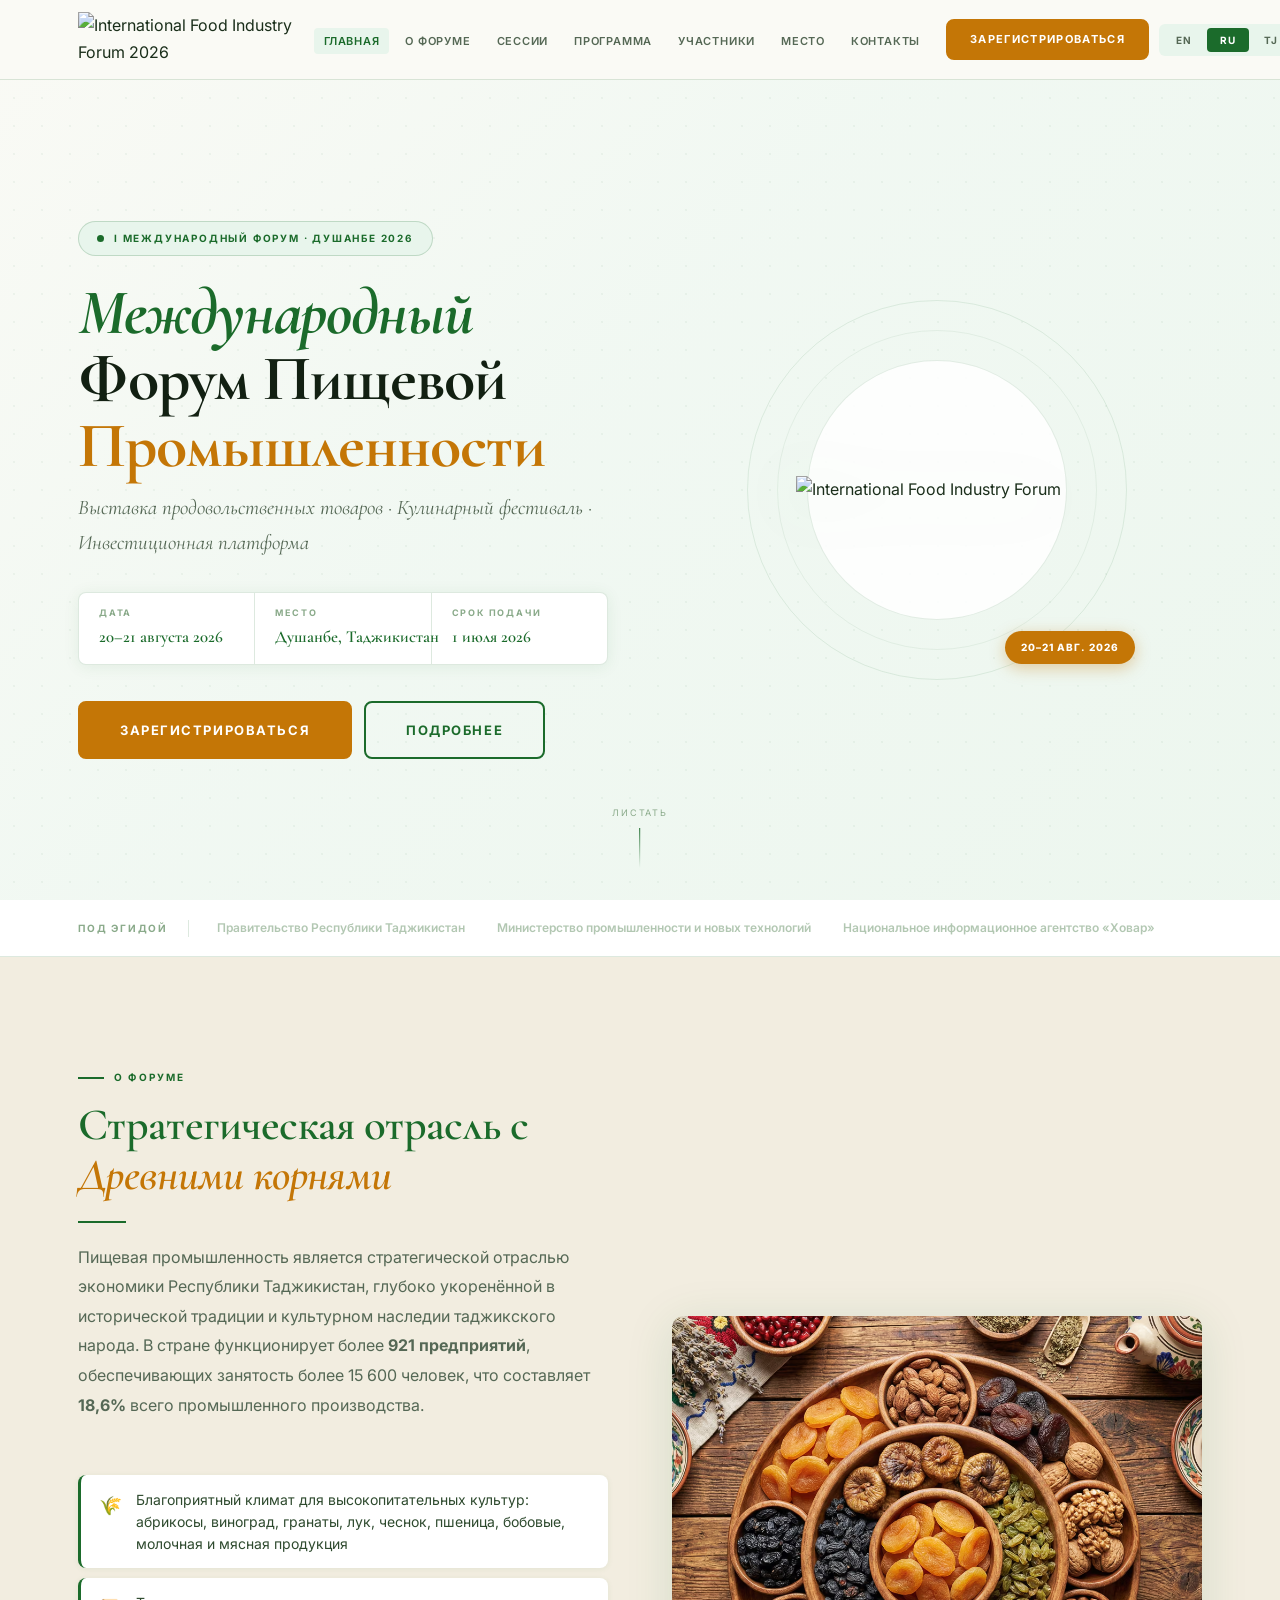
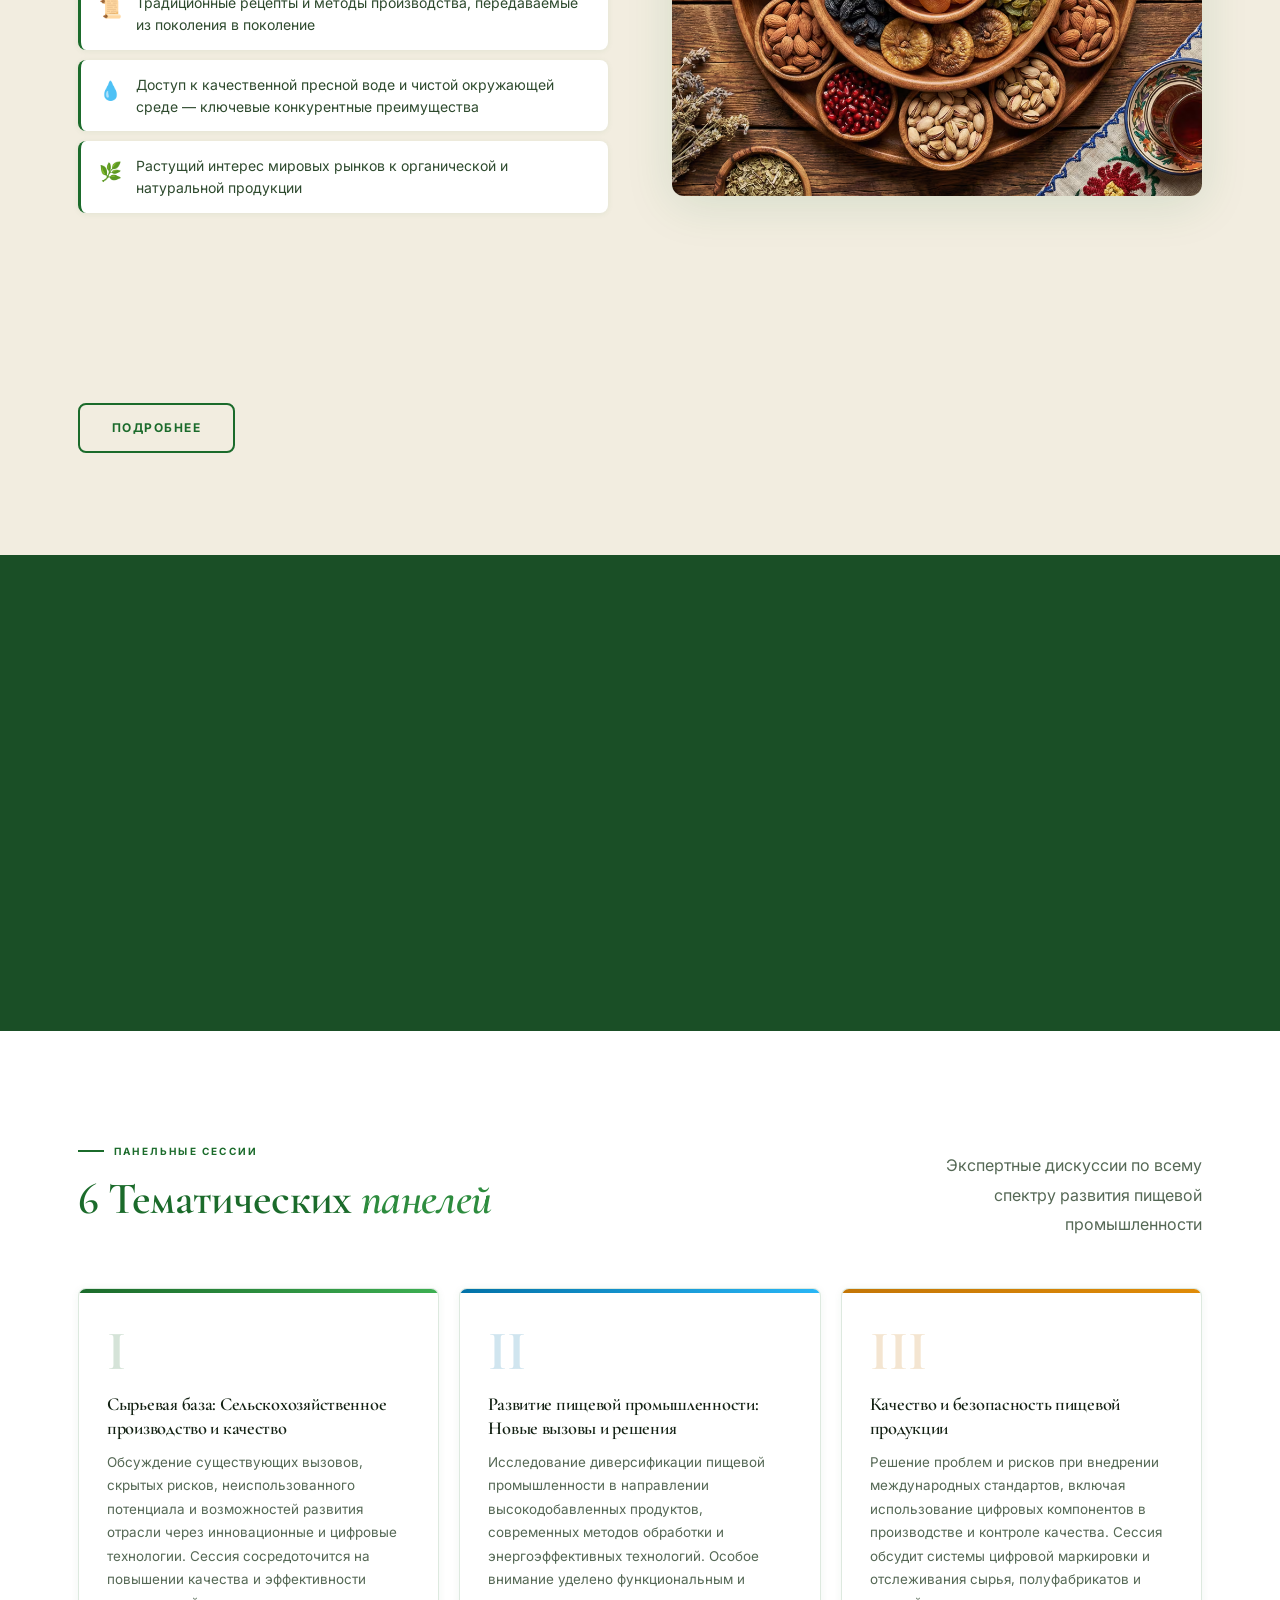
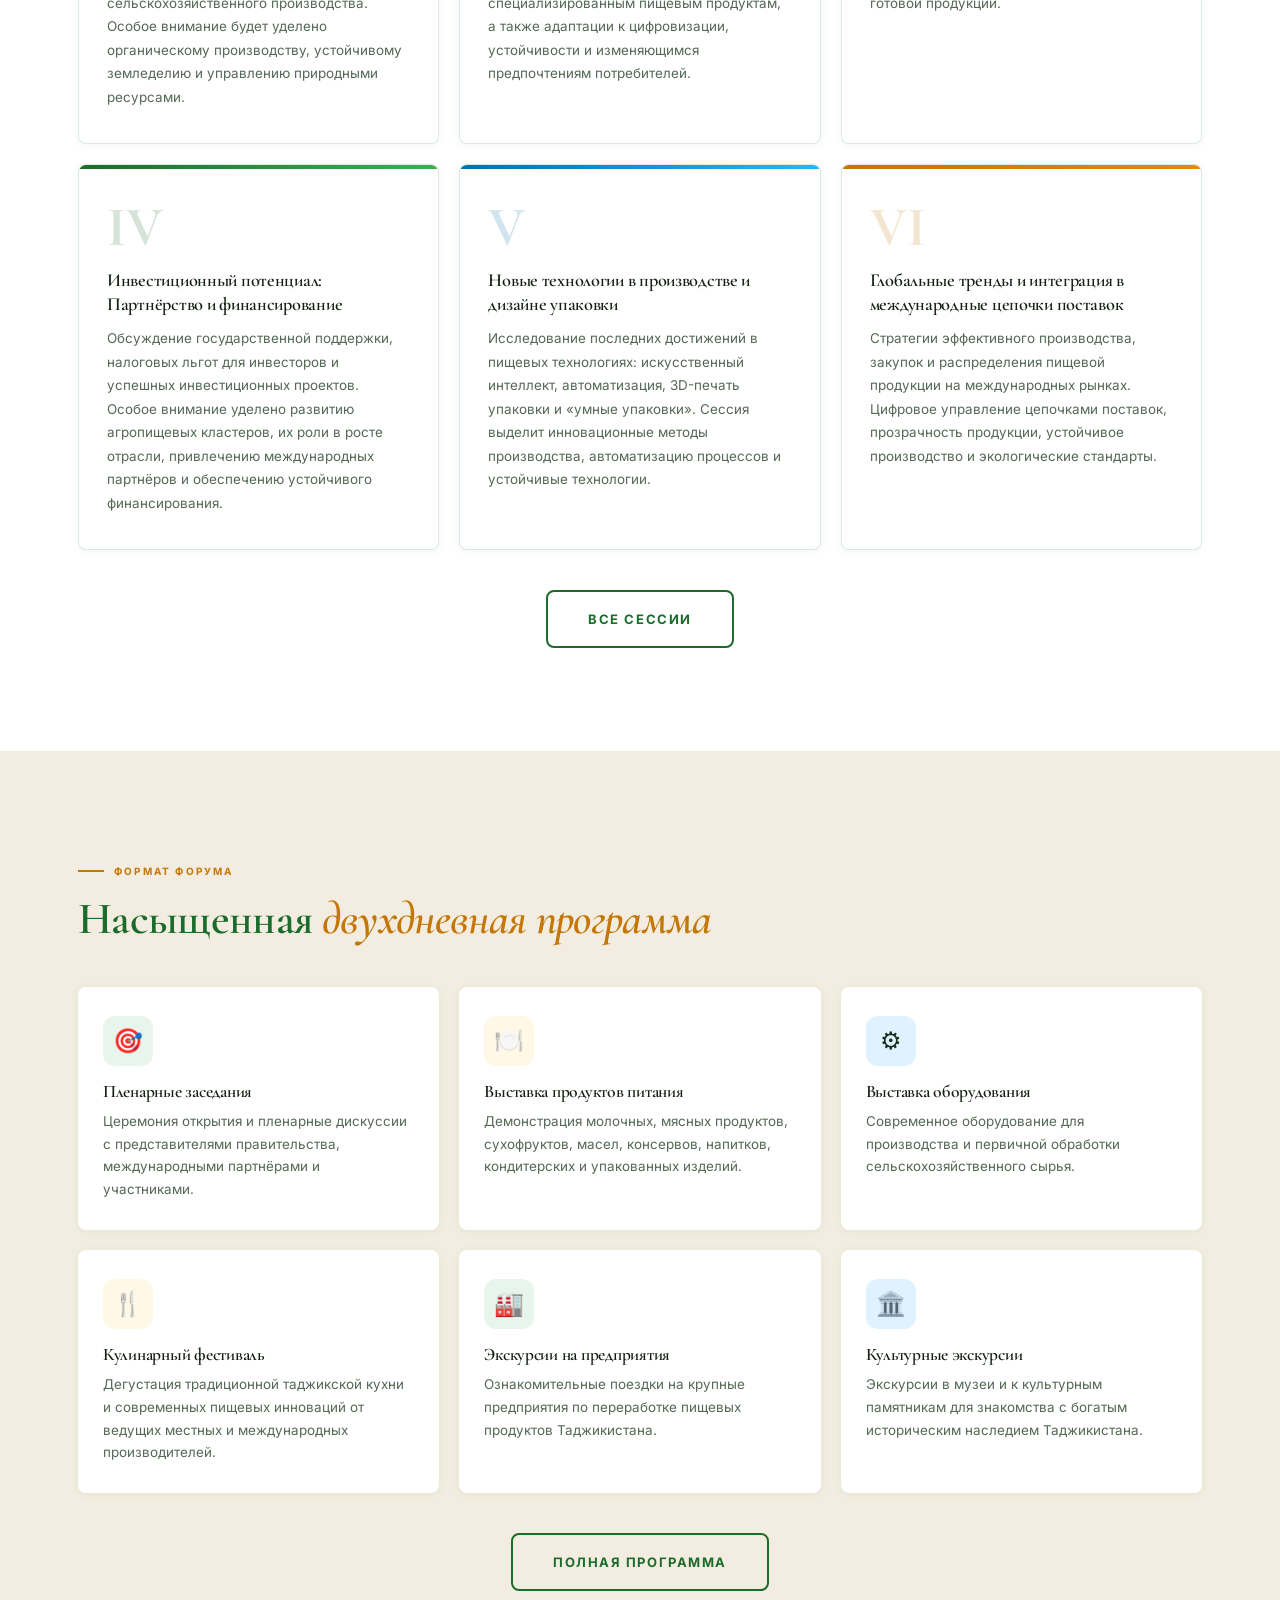
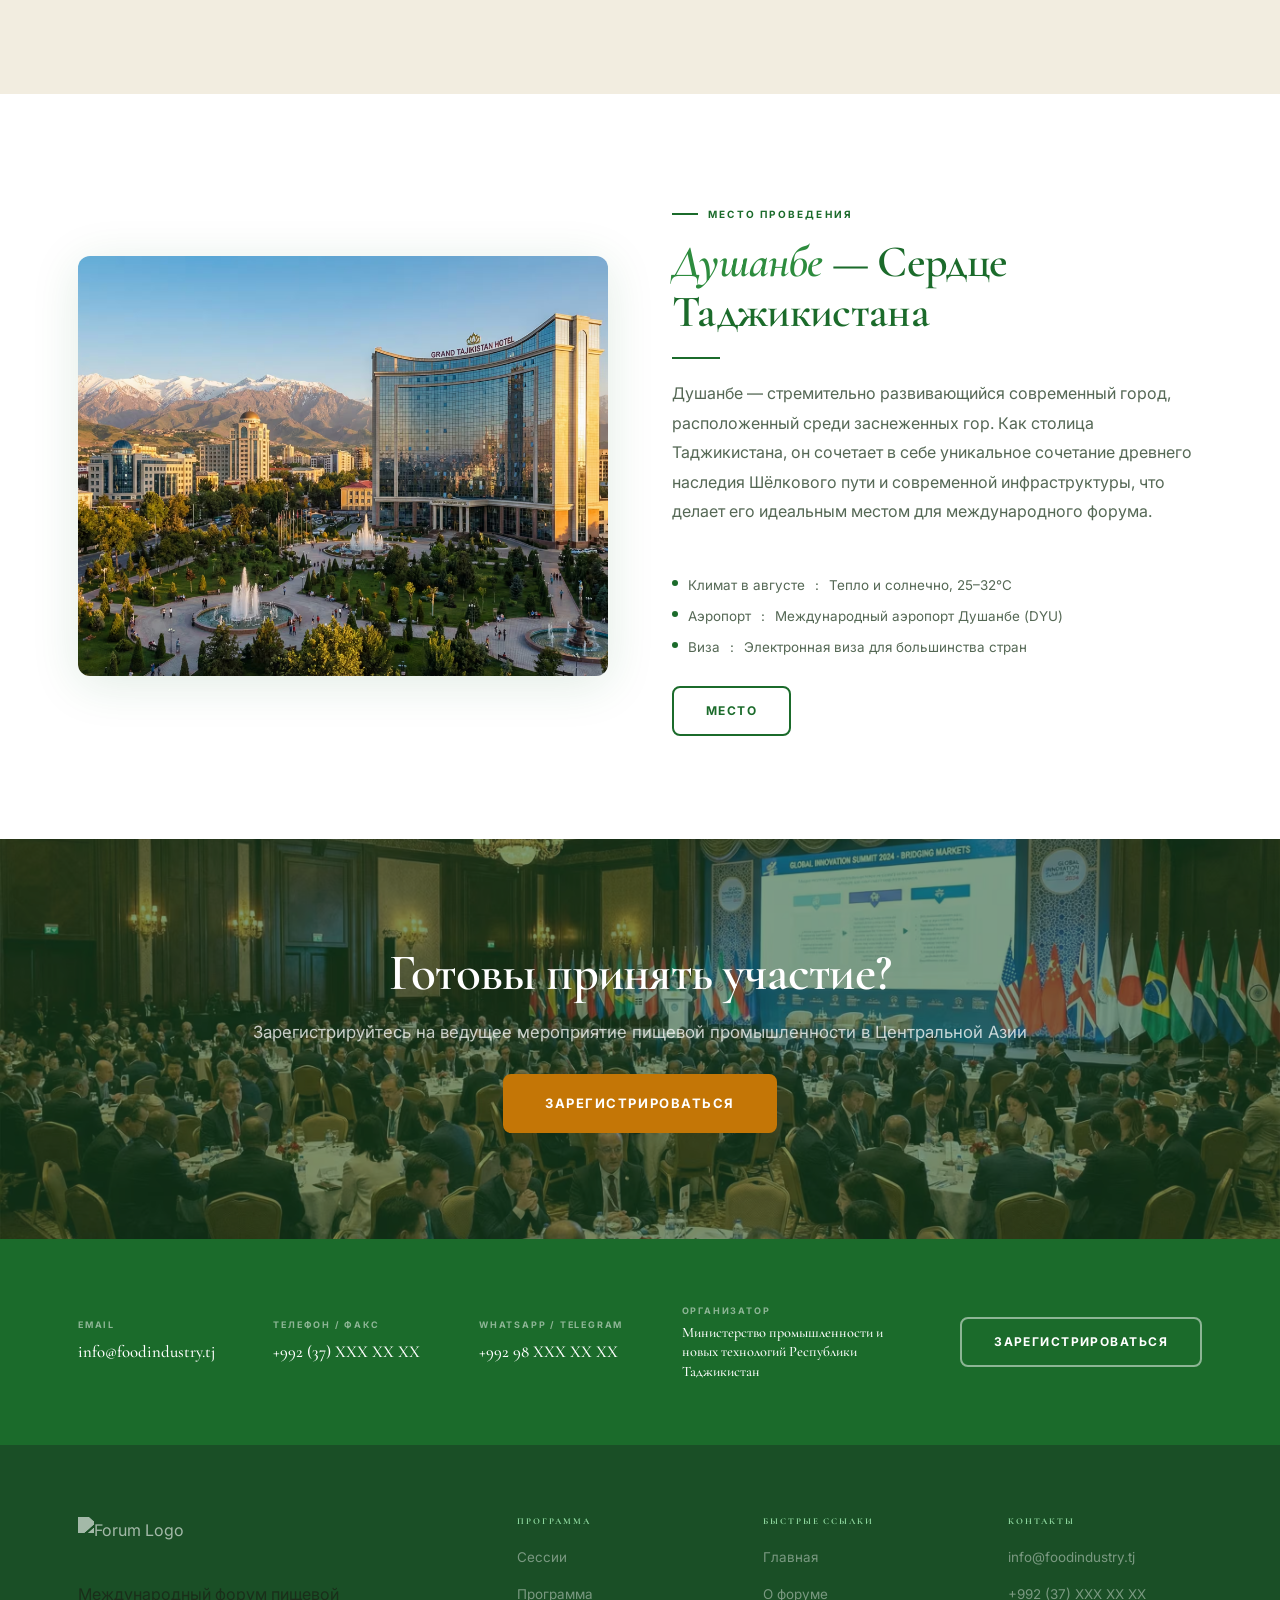
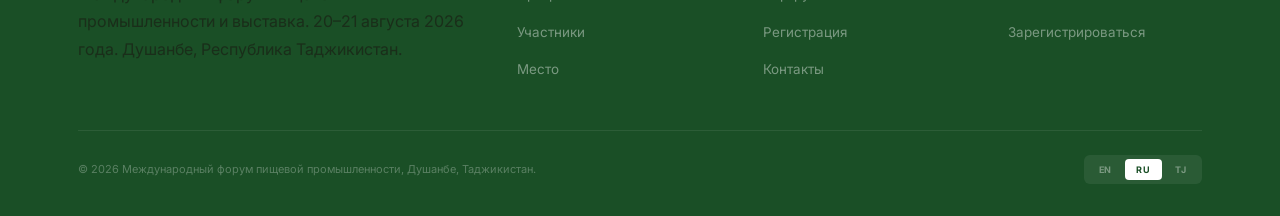
==== commit 5045a6d4: "Replace image formats with AVIF versions" ====
--- a/index.html
+++ b/index.html
@@ -8,7 +8,7 @@
 <meta name="robots" content="index,follow"/>
 <meta property="og:title" content="Международный форум пищевой промышленности 2026 — Душанбе"/>
 <meta property="og:description" content="Международный форум пищевой промышленности и выставка пищевой продукции. 20–21 августа 2026, Душанбе, Таджикистан."/>
-<meta property="og:image" content="img/hero-bg.png"/>
+<meta property="og:image" content="img/hero-bg.avif"/>
 <title>Международный форум пищевой промышленности 2026 — Душанбе</title>
 <link rel="preconnect" href="https://fonts.googleapis.com"/>
 <link rel="preconnect" href="https://fonts.gstatic.com" crossorigin/>
@@ -129,7 +129,7 @@
       </div>
       <div class="fade fd2">
         <div class="img-card" style="height:480px;border-radius:12px">
-          <img src="img/dried-fruits.png" alt="Сухофрукты Таджикистана" style="width:100%;height:100%;object-fit:cover"/>
+          <img src="img/dried-fruits.avif" alt="Сухофрукты Таджикистана" style="width:100%;height:100%;object-fit:cover"/>
         </div>
       </div>
     </div>
@@ -252,7 +252,7 @@
     <div class="grid-2" style="align-items:center;gap:clamp(32px,5vw,72px)">
       <div class="fade">
         <div class="img-card" style="height:420px;border-radius:12px">
-          <img src="img/dushanbe.png" alt="Душанбе" style="width:100%;height:100%;object-fit:cover"/>
+          <img src="img/dushanbe.avif" alt="Душанбе" style="width:100%;height:100%;object-fit:cover"/>
         </div>
       </div>
       <div class="fade fd2">
@@ -275,7 +275,7 @@
 
 <!-- FORUM HALL IMAGE -->
 <section style="padding:0;overflow:hidden;height:400px;position:relative">
-  <img src="img/forum-hall.png" alt="Международный форум" style="width:100%;height:100%;object-fit:cover"/>
+  <img src="img/forum-hall.avif" alt="Международный форум" style="width:100%;height:100%;object-fit:cover"/>
   <div style="position:absolute;inset:0;background:rgba(26,79,38,.55);display:flex;align-items:center;justify-content:center">
     <div style="text-align:center;padding:20px">
       <h2 style="font-family:'Cormorant Garamond',serif;font-size:clamp(2rem,4vw,3.5rem);color:#fff;margin-bottom:16px" data-i18n="cta.home.title">—</h2>
@@ -405,4 +405,4 @@
     }
   });
 })();
-</script></body></html>+</script></body></html>
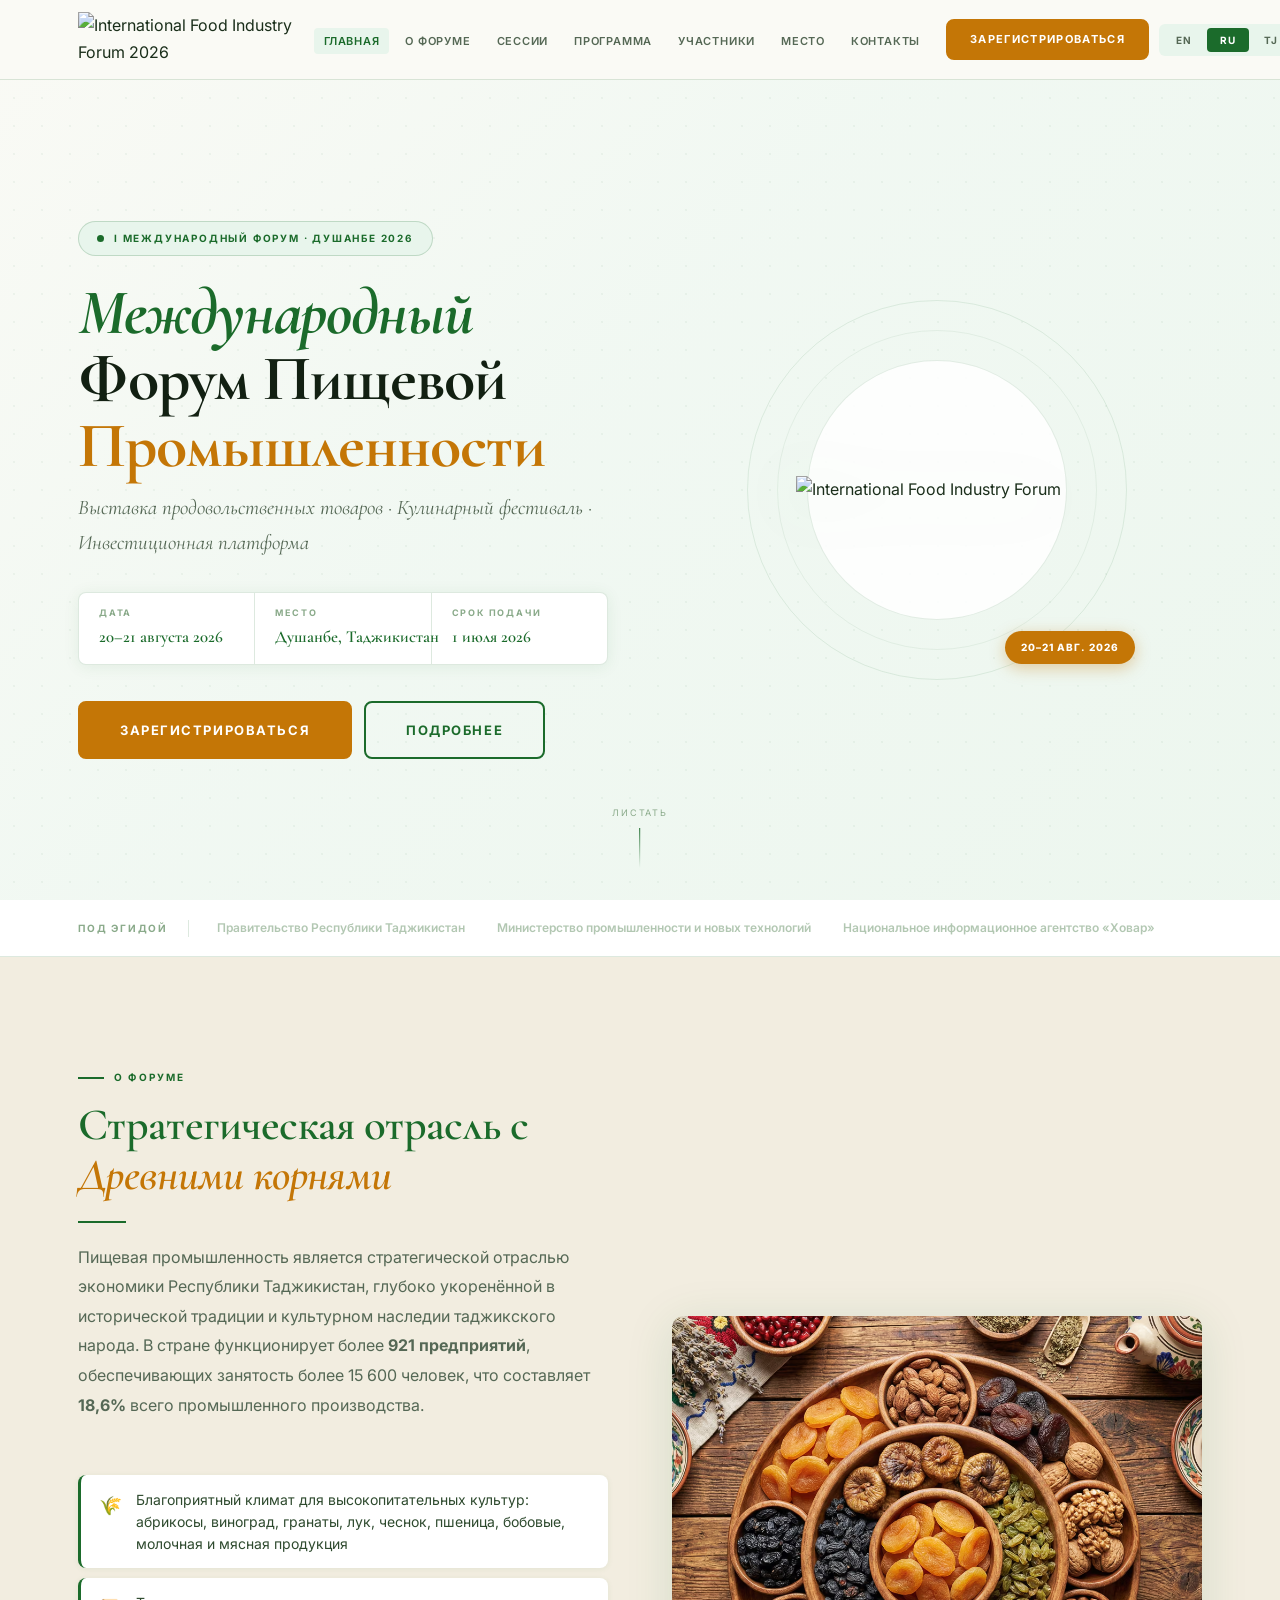
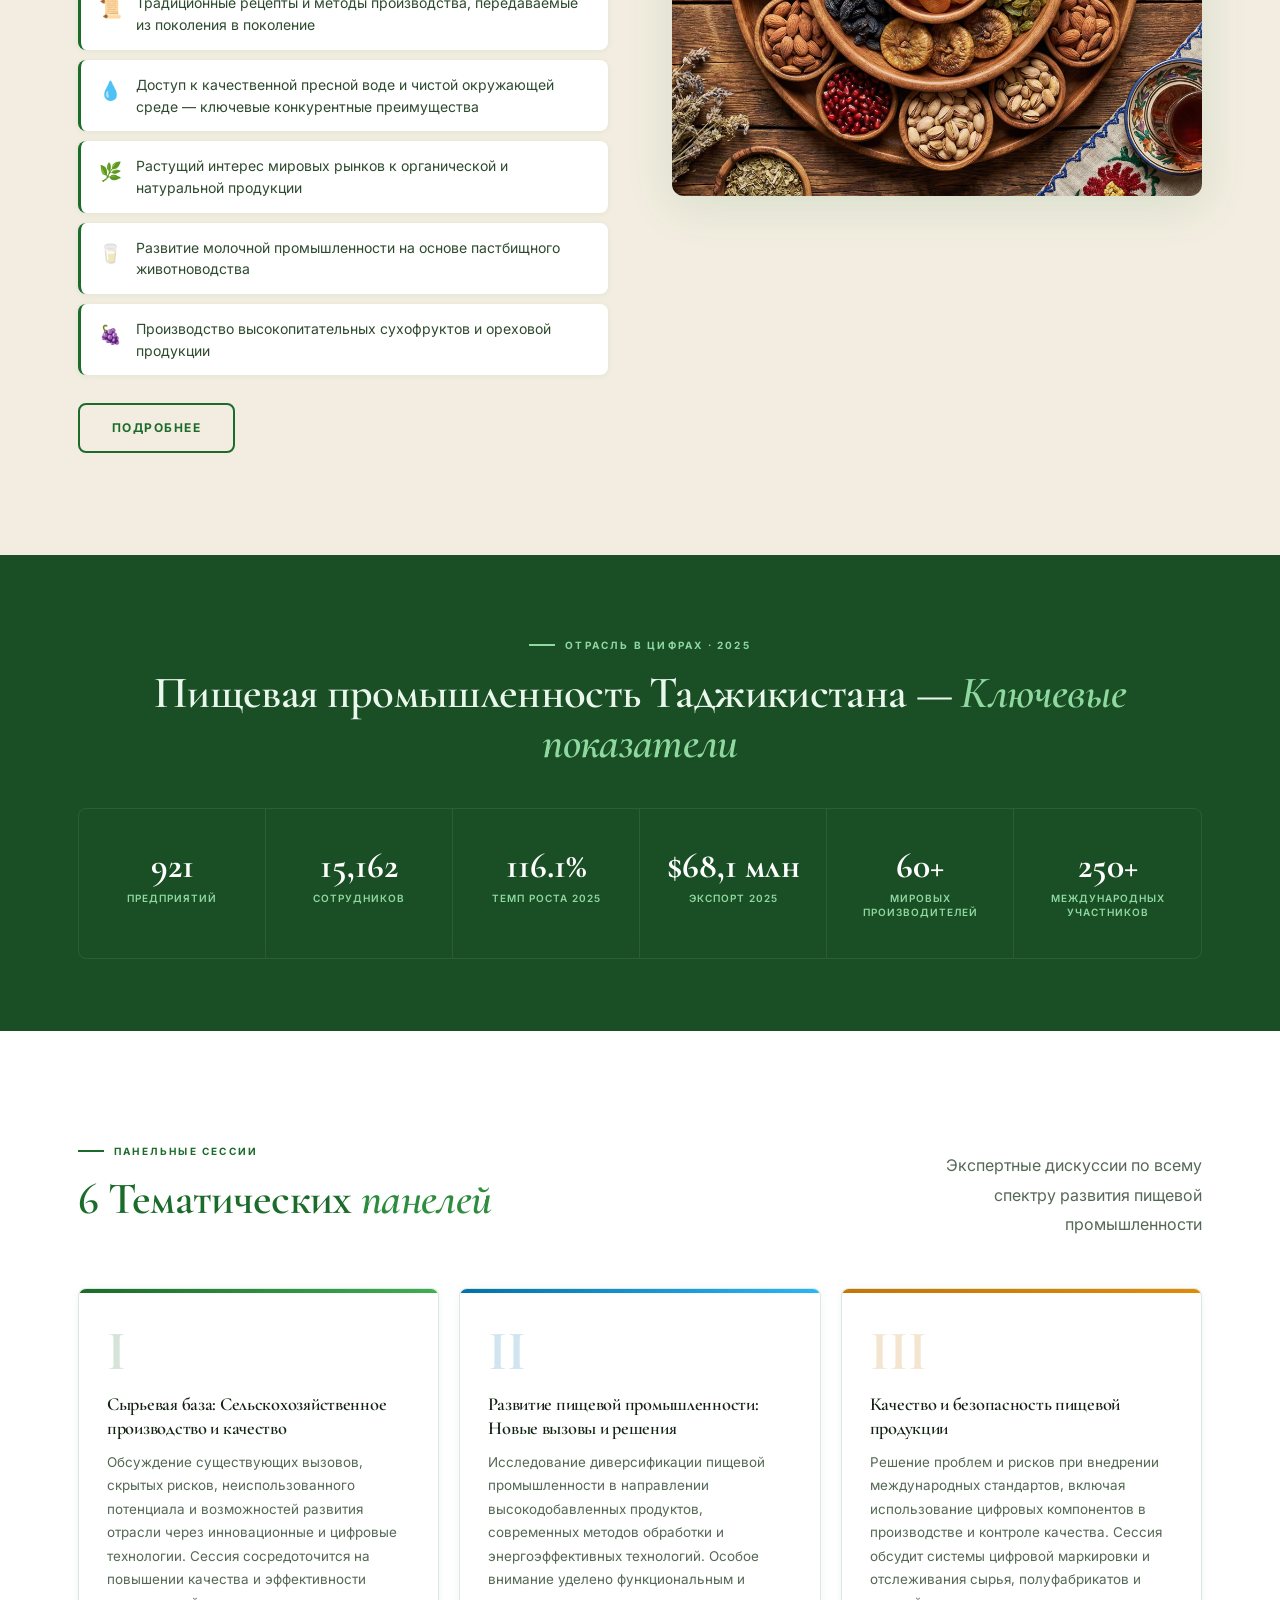
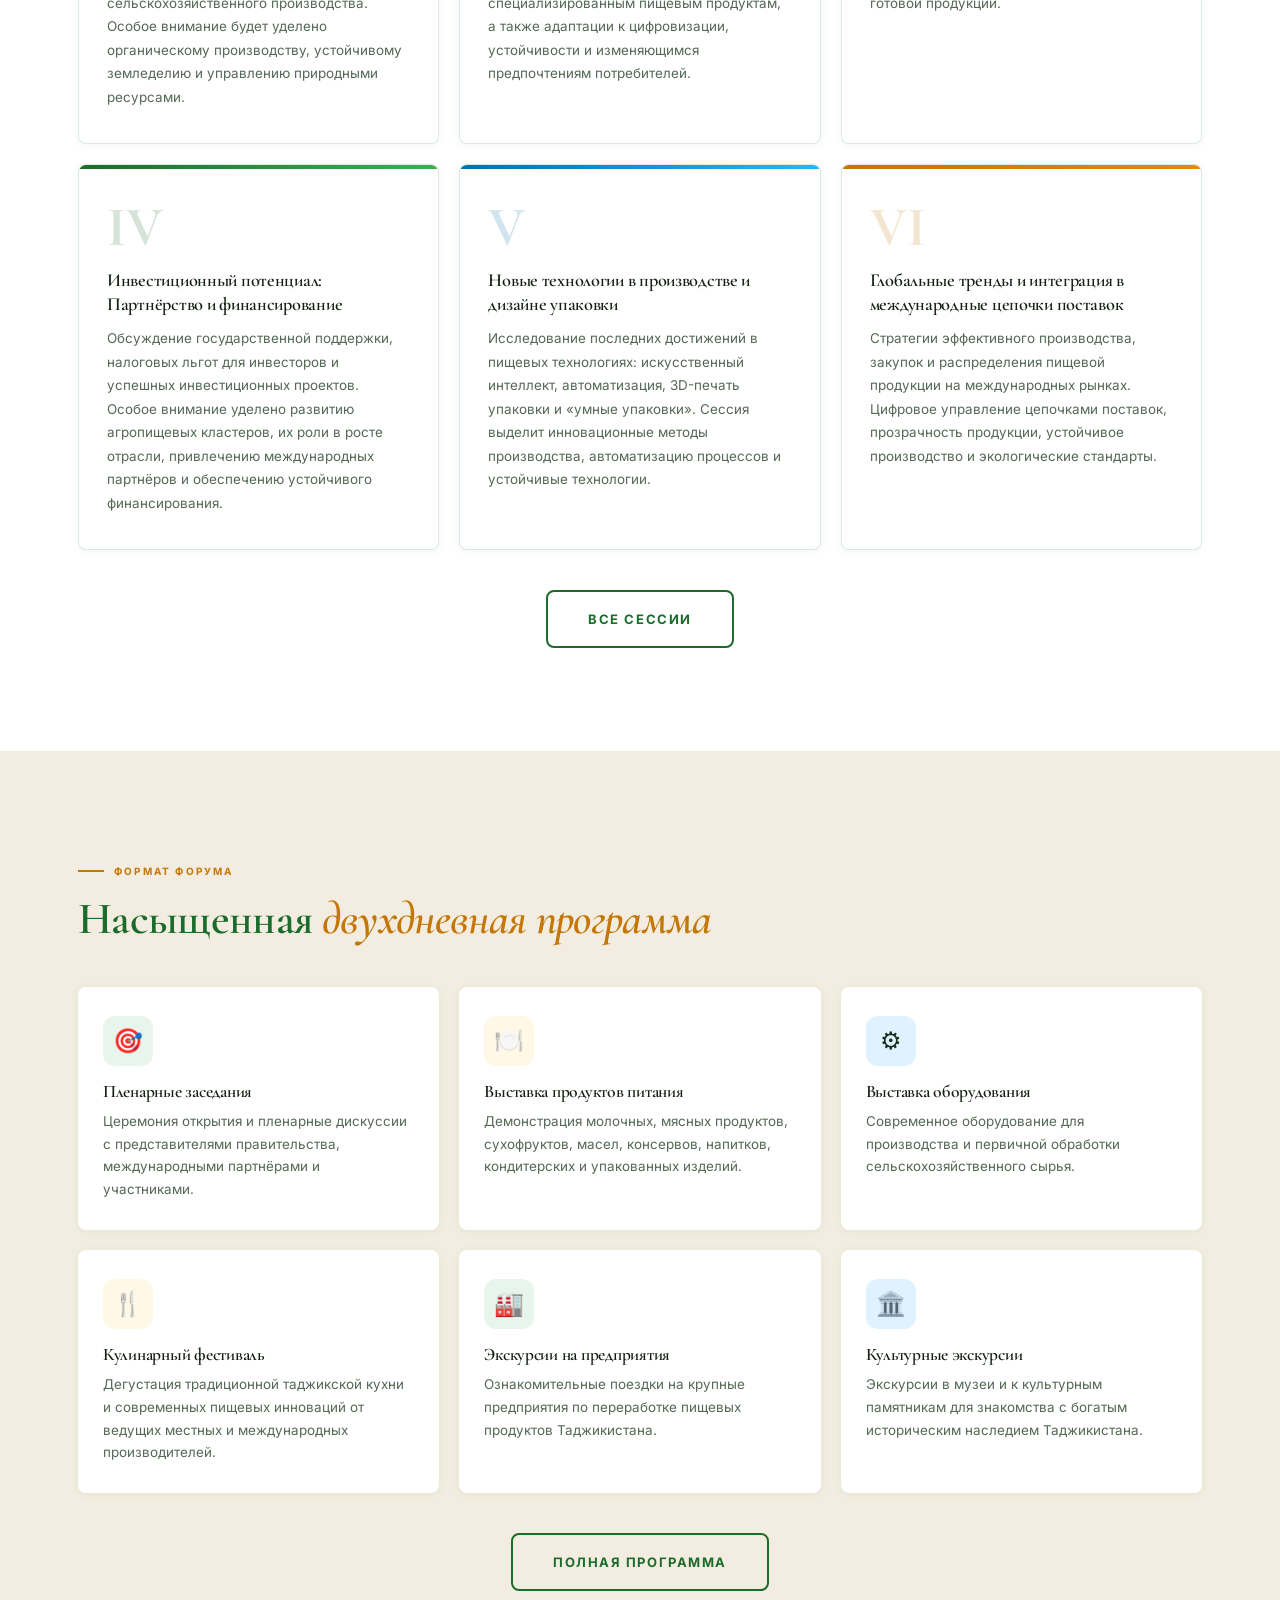
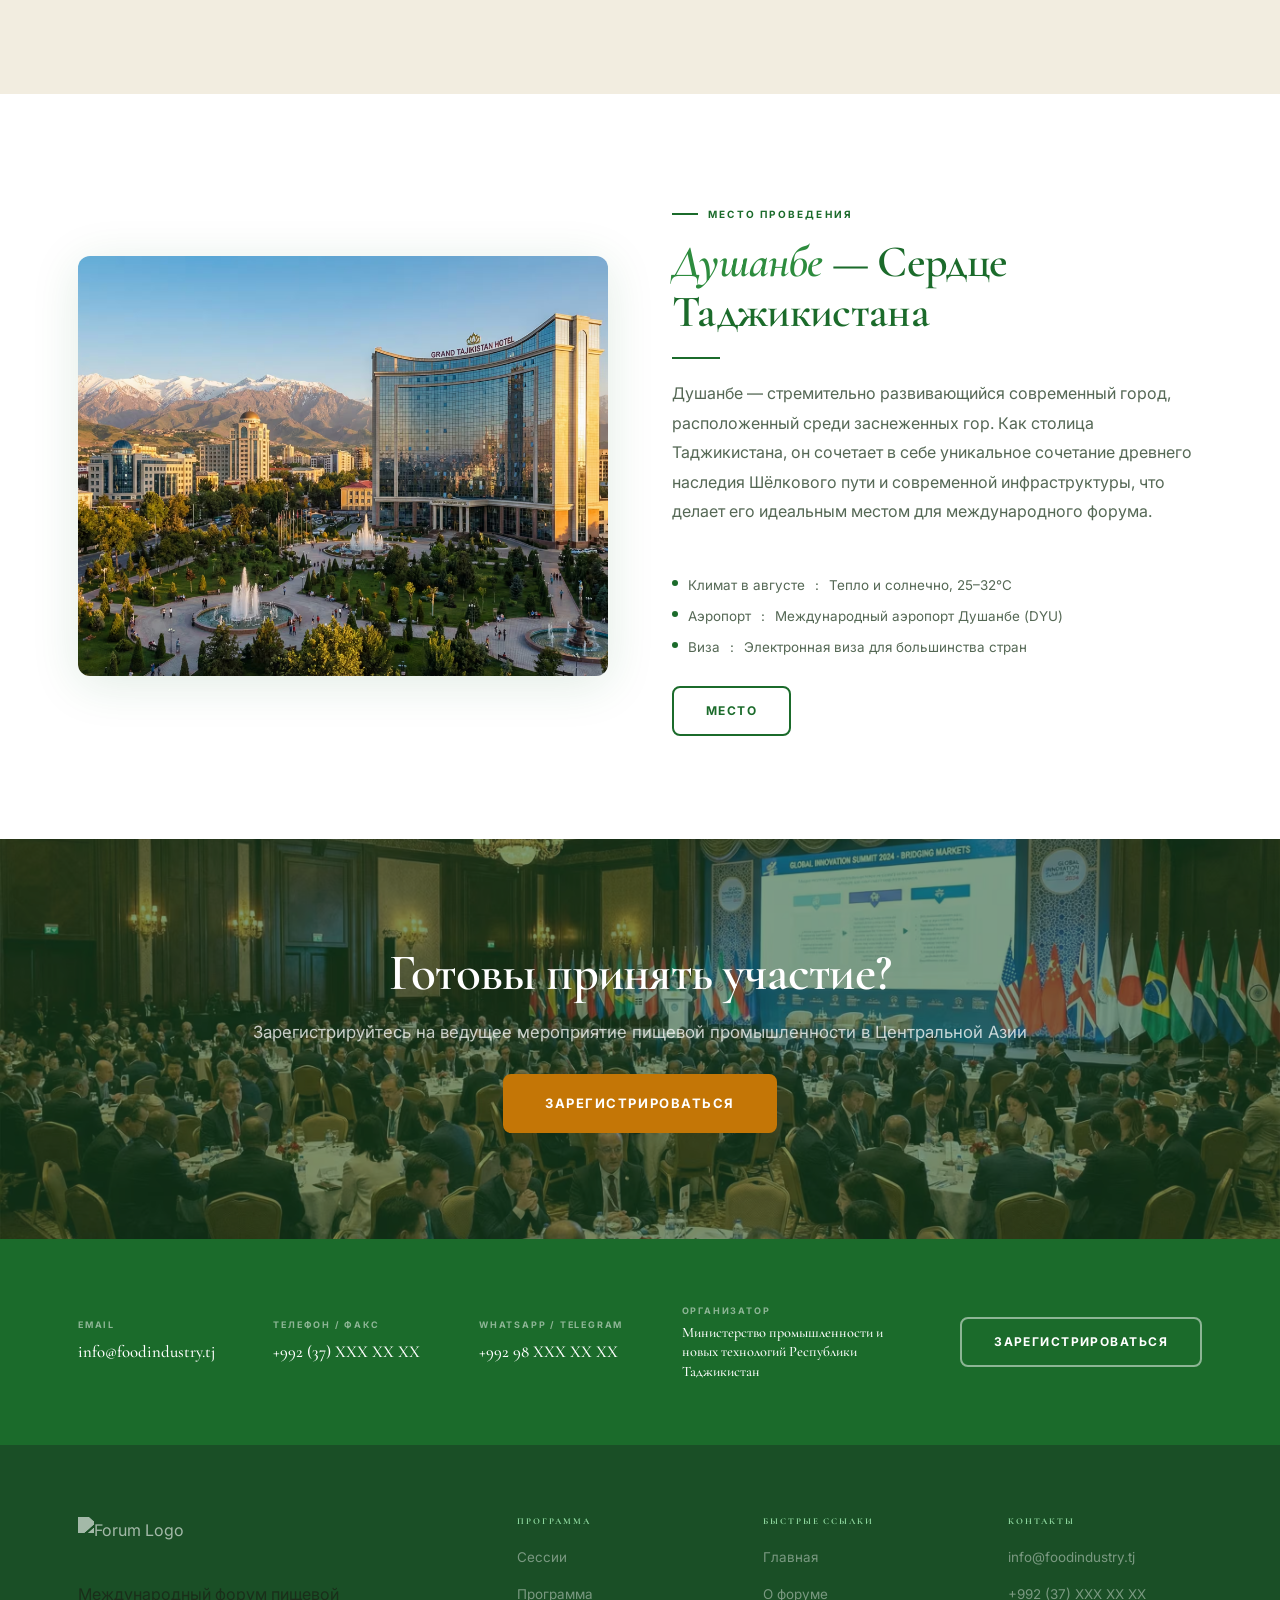
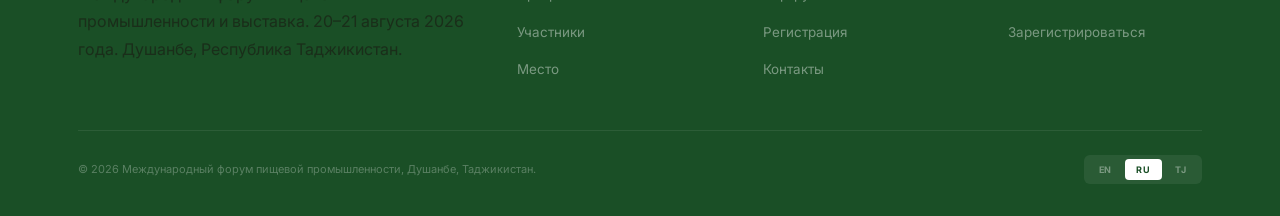
==== commit fcee400e: "Replace logo image with SVG format" ====
--- a/index.html
+++ b/index.html
@@ -90,7 +90,7 @@
           <div class="hero-logo-ring"></div>
           <div class="hero-logo-ring"></div>
           <div class="hero-logo-ring"></div>
-          <img src="logo-en.jpg" alt="International Food Industry Forum" class="hero-logo-img"/>
+          <img src="logo.svg" alt="International Food Industry Forum" class="hero-logo-img"/>
           <div class="hero-date-badge" data-i18n="home.date.badge">20–21 авг. 2026</div>
         </div>
       </div>
